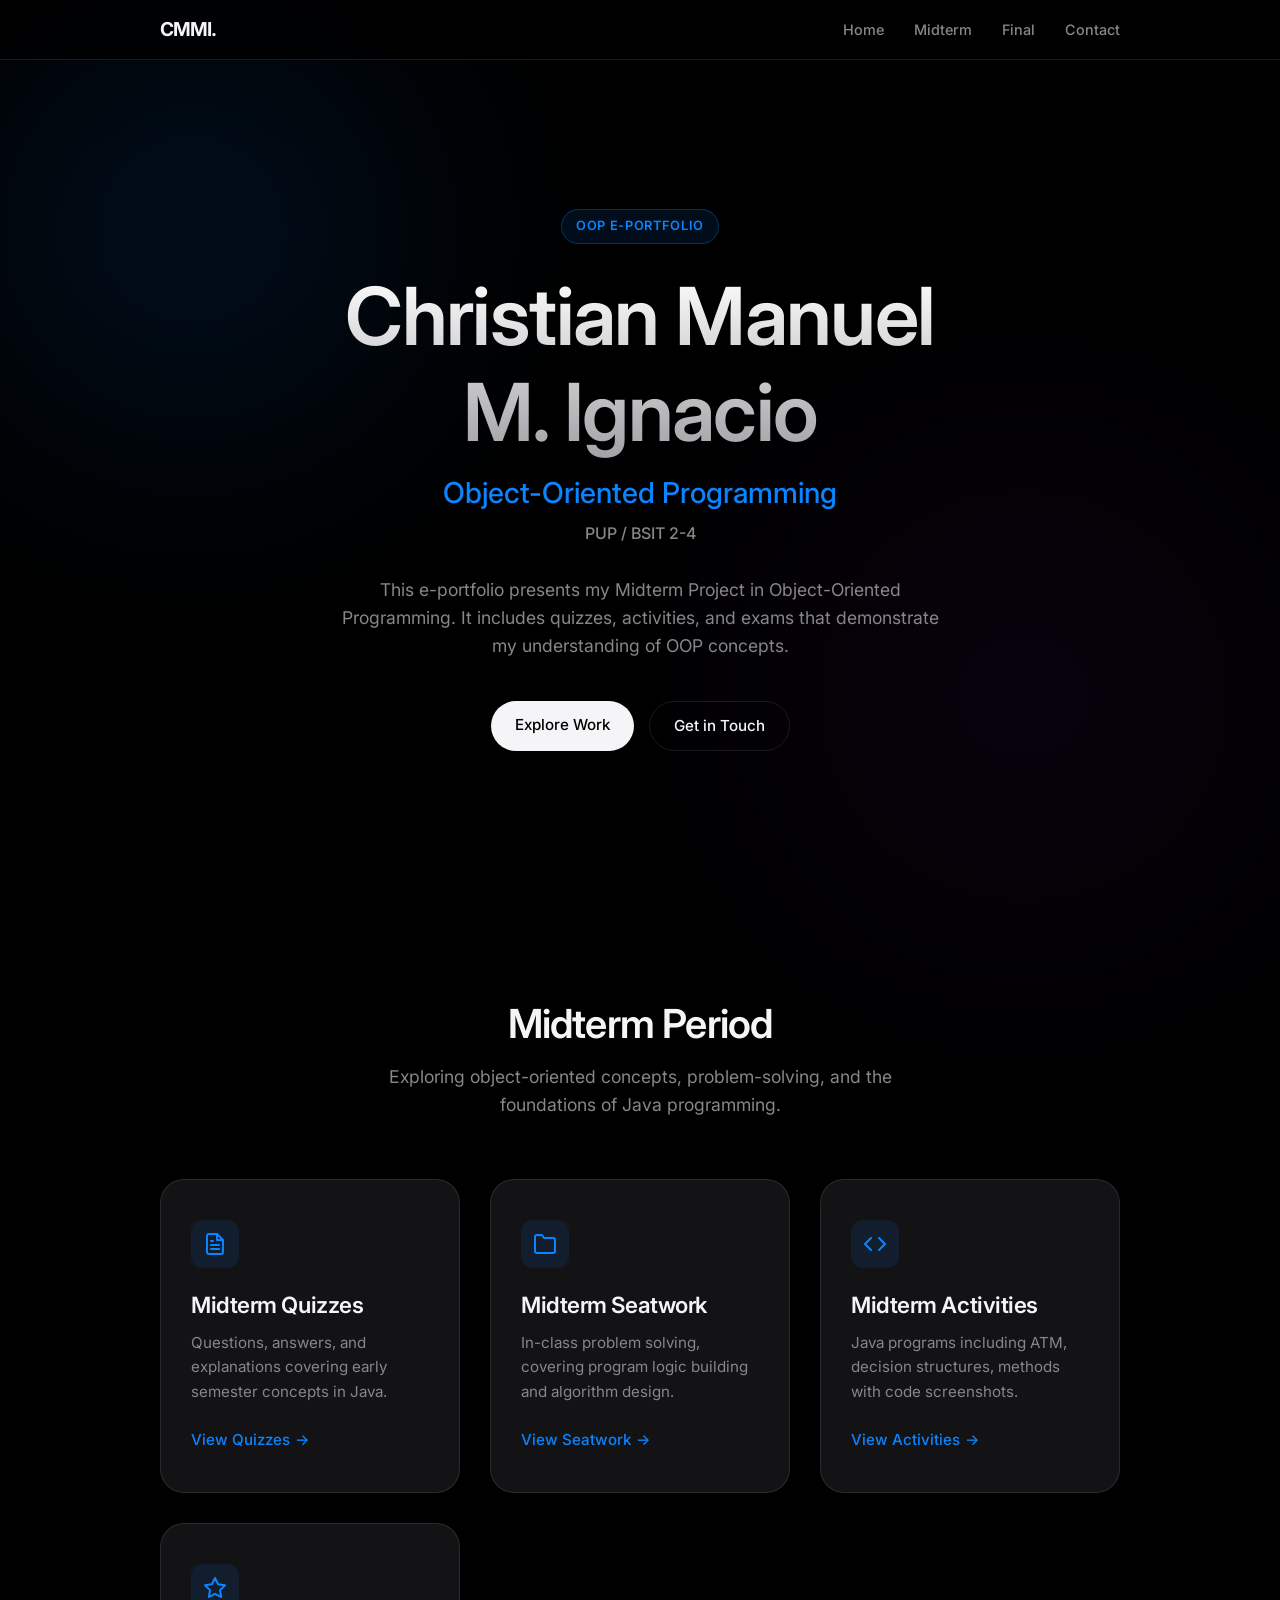
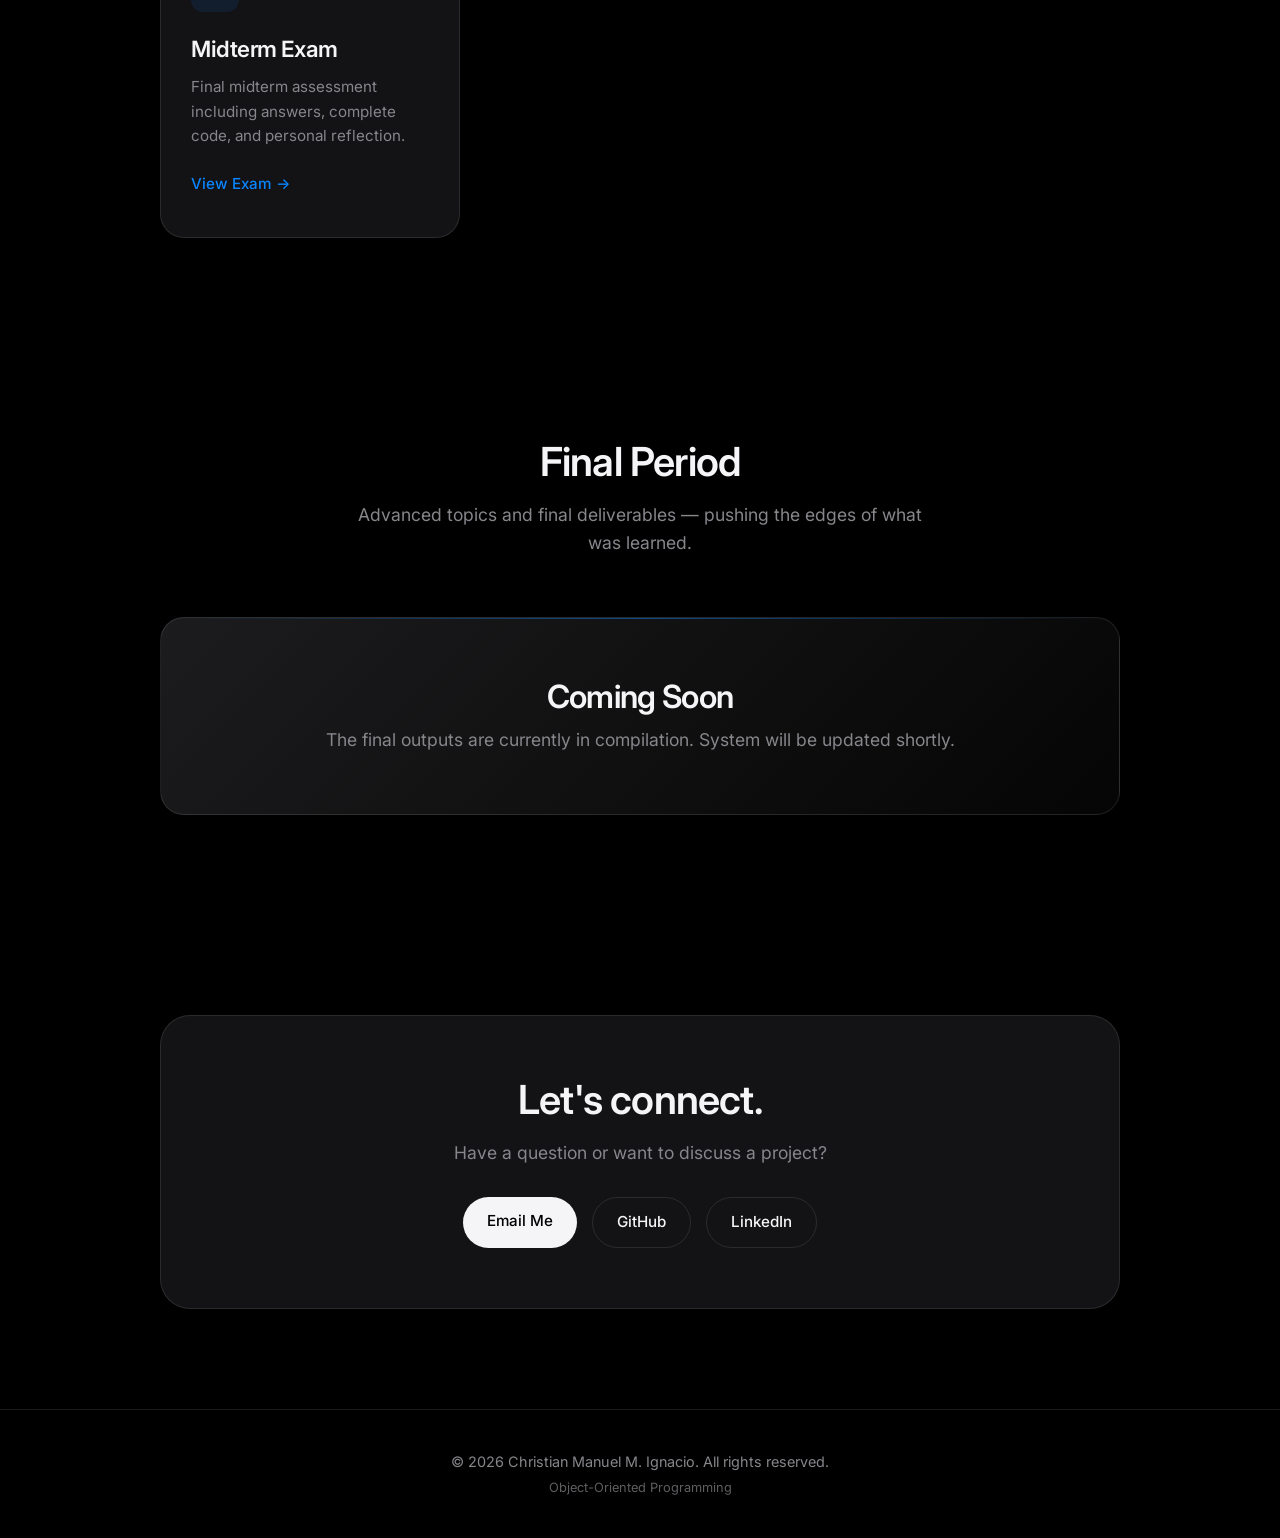
==== project/index.html @ 16800403 "Add OOP E-Portfolio website" ====
<!DOCTYPE html>
<html lang="en">
<head>
    <meta charset="UTF-8">
    <meta name="viewport" content="width=device-width, initial-scale=1.0">
    <title>Christian Ignacio — OOP Portfolio</title>
    <meta name="description" content="Object-Oriented Programming Portfolio of Christian Manuel M. Ignacio.">
    <!-- Google Fonts: Inter -->
    <link rel="preconnect" href="https://fonts.googleapis.com">
    <link rel="preconnect" href="https://fonts.gstatic.com" crossorigin>
    <link href="https://fonts.googleapis.com/css2?family=Inter:wght@300;400;500;600;700&display=swap" rel="stylesheet">
    <!-- Stylesheet -->
    <link rel="stylesheet" href="style.css">
</head>
<body>
    <!-- Background glow effects -->
    <div class="ambient-glow glow-1"></div>
    <div class="ambient-glow glow-2"></div>

    <!-- Navigation -->
    <nav class="navbar" id="navbar">
        <div class="nav-container">
            <a href="#" class="nav-logo">CMMI.</a>
            <ul class="nav-links">
                <li><a href="#home" class="nav-link">Home</a></li>
                <li><a href="#midterm" class="nav-link">Midterm</a></li>
                <li><a href="#final" class="nav-link">Final</a></li>
                <li><a href="#contact" class="nav-link">Contact</a></li>
            </ul>
            <div class="hamburger">
                <span></span>
                <span></span>
                <span></span>
            </div>
        </div>
    </nav>

    <!-- Home / Hero Section -->
    <section id="home" class="hero">
        <div class="container hero-content reveal">
            <div class="hero-badge">OOP E-Portfolio</div>
            <h1 class="hero-title">Christian Manuel<br>M. Ignacio</h1>
            <p class="hero-subtitle">Object-Oriented Programming</p>
            <p class="hero-course">PUP / BSIT 2-4</p>
            
            <p class="hero-description">
                This e-portfolio presents my Midterm Project in Object-Oriented Programming. 
                It includes quizzes, activities, and exams that demonstrate my understanding of OOP concepts.
            </p>
            
            <div class="hero-actions">
                <a href="#midterm" class="btn btn-primary">Explore Work</a>
                <a href="#contact" class="btn btn-secondary">Get in Touch</a>
            </div>
        </div>
    </section>

    <!-- Midterm Section -->
    <section id="midterm" class="section">
        <div class="container">
            <div class="section-header reveal">
                <h2 class="section-title">Midterm Period</h2>
                <p class="section-subtitle">Exploring object-oriented concepts, problem-solving, and the foundations of Java programming.</p>
            </div>

            <div class="grid">
                <!-- Quizzes -->
                <div class="card reveal delay-1">
                    <div class="card-icon">
                        <svg viewBox="0 0 24 24" fill="none" stroke="currentColor" stroke-width="2" stroke-linecap="round" stroke-linejoin="round"><path d="M14 2H6a2 2 0 0 0-2 2v16a2 2 0 0 0 2 2h12a2 2 0 0 0 2-2V8z"></path><polyline points="14 2 14 8 20 8"></polyline><line x1="16" y1="13" x2="8" y2="13"></line><line x1="16" y1="17" x2="8" y2="17"></line><polyline points="10 9 9 9 8 9"></polyline></svg>
                    </div>
                    <h3>Midterm Quizzes</h3>
                    <p>Questions, answers, and explanations covering early semester concepts in Java.</p>
                    <a href="pages/quizzes.html" class="card-link">View Quizzes <span class="arrow">→</span></a>
                </div>

                <!-- Seatwork -->
                <div class="card reveal delay-2">
                    <div class="card-icon">
                        <svg viewBox="0 0 24 24" fill="none" stroke="currentColor" stroke-width="2" stroke-linecap="round" stroke-linejoin="round"><path d="M22 19a2 2 0 0 1-2 2H4a2 2 0 0 1-2-2V5a2 2 0 0 1 2-2h5l2 3h9a2 2 0 0 1 2 2z"></path></svg>
                    </div>
                    <h3>Midterm Seatwork</h3>
                    <p>In-class problem solving, covering program logic building and algorithm design.</p>
                    <a href="pages/seatwork.html" class="card-link">View Seatwork <span class="arrow">→</span></a>
                </div>

                <!-- Activities -->
                <div class="card reveal delay-3">
                    <div class="card-icon">
                        <svg viewBox="0 0 24 24" fill="none" stroke="currentColor" stroke-width="2" stroke-linecap="round" stroke-linejoin="round"><polyline points="16 18 22 12 16 6"></polyline><polyline points="8 6 2 12 8 18"></polyline></svg>
                    </div>
                    <h3>Midterm Activities</h3>
                    <p>Java programs including ATM, decision structures, methods with code screenshots.</p>
                    <a href="pages/activities.html" class="card-link">View Activities <span class="arrow">→</span></a>
                </div>

                <!-- Exam -->
                <div class="card reveal delay-4">
                    <div class="card-icon">
                        <svg viewBox="0 0 24 24" fill="none" stroke="currentColor" stroke-width="2" stroke-linecap="round" stroke-linejoin="round"><polygon points="12 2 15.09 8.26 22 9.27 17 14.14 18.18 21.02 12 17.77 5.82 21.02 7 14.14 2 9.27 8.91 8.26 12 2"></polygon></svg>
                    </div>
                    <h3>Midterm Exam</h3>
                    <p>Final midterm assessment including answers, complete code, and personal reflection.</p>
                    <a href="pages/exam.html" class="card-link">View Exam <span class="arrow">→</span></a>
                </div>
            </div>
        </div>
    </section>

    <!-- Final Section -->
    <section id="final" class="section">
        <div class="container">
            <div class="section-header reveal">
                <h2 class="section-title">Final Period</h2>
                <p class="section-subtitle">Advanced topics and final deliverables — pushing the edges of what was learned.</p>
            </div>
            
            <div class="final-banner reveal delay-1">
                <div class="final-content">
                    <h3>Coming Soon</h3>
                    <p>The final outputs are currently in compilation. System will be updated shortly.</p>
                </div>
            </div>
        </div>
    </section>

    <!-- Contact Section -->
    <section id="contact" class="section">
        <div class="container reveal">
            <div class="contact-card">
                <h2 class="section-title">Let's connect.</h2>
                <p>Have a question or want to discuss a project?</p>
                <div class="contact-links">
                    <a href="mailto:contact@example.com" class="btn btn-primary">Email Me</a>
                    <a href="#" class="btn btn-secondary">GitHub</a>
                    <a href="#" class="btn btn-secondary">LinkedIn</a>
                </div>
            </div>
        </div>
    </section>

    <footer>
        <div class="container">
            <p>&copy; 2026 Christian Manuel M. Ignacio. All rights reserved.</p>
            <p class="footer-course">Object-Oriented Programming</p>
        </div>
    </footer>

    <script src="script.js"></script>
</body>
</html>
---- project/style.css ----
:root {
    --bg-color: #000000;
    --surface-color: #1c1c1e;
    --surface-color-glass: rgba(28, 28, 30, 0.7);
    --text-primary: #f5f5f7;
    --text-secondary: #86868b;
    --accent-blue: #0a84ff;
    --accent-blue-glow: rgba(10, 132, 255, 0.3);
    --accent-blue-hover: #409cff;
    --border-color: rgba(255, 255, 255, 0.1);
    
    --font-family: 'Inter', -apple-system, BlinkMacSystemFont, "Segoe UI", Roboto, Helvetica, Arial, sans-serif;
    
    --nav-height: 60px;
}

* {
    margin: 0;
    padding: 0;
    box-sizing: border-box;
}

html {
    scroll-behavior: smooth;
}

body {
    background-color: var(--bg-color);
    color: var(--text-primary);
    font-family: var(--font-family);
    line-height: 1.6;
    overflow-x: hidden;
    position: relative;
}

/* Ambient Glow Effects */
.ambient-glow {
    position: fixed;
    border-radius: 50%;
    filter: blur(100px);
    z-index: -1;
    opacity: 0.5;
    pointer-events: none;
}

.glow-1 {
    top: -10%;
    left: -10%;
    width: 50vw;
    height: 50vw;
    background: radial-gradient(circle, var(--accent-blue-glow) 0%, transparent 70%);
}

.glow-2 {
    bottom: -20%;
    right: -10%;
    width: 60vw;
    height: 60vw;
    background: radial-gradient(circle, rgba(138, 43, 226, 0.15) 0%, transparent 70%);
}

/* Container */
.container {
    max-width: 1000px;
    margin: 0 auto;
    padding: 0 20px;
}

/* Typography */
h1, h2, h3, h4 {
    font-weight: 600;
    line-height: 1.2;
    letter-spacing: -0.02em;
}

/* Navigation */
.navbar {
    position: fixed;
    top: 0;
    left: 0;
    width: 100%;
    height: var(--nav-height);
    background-color: rgba(0, 0, 0, 0.7);
    backdrop-filter: blur(20px);
    -webkit-backdrop-filter: blur(20px);
    border-bottom: 1px solid var(--border-color);
    z-index: 1000;
    transition: background-color 0.3s ease;
}

.nav-container {
    max-width: 1000px;
    margin: 0 auto;
    padding: 0 20px;
    display: flex;
    justify-content: space-between;
    align-items: center;
    height: 100%;
}

.nav-logo {
    color: var(--text-primary);
    font-weight: 700;
    font-size: 1.2rem;
    text-decoration: none;
    letter-spacing: -0.05em;
}

.nav-links {
    display: flex;
    list-style: none;
    gap: 30px;
}

.nav-link {
    color: var(--text-secondary);
    text-decoration: none;
    font-size: 0.9rem;
    font-weight: 500;
    transition: color 0.2s ease;
}

.nav-link:hover, .nav-link.active {
    color: var(--text-primary);
}

.hamburger {
    display: none;
    cursor: pointer;
    flex-direction: column;
    gap: 5px;
}

.hamburger span {
    width: 20px;
    height: 2px;
    background-color: var(--text-primary);
    transition: 0.3s ease;
}

/* Hero Section */
.hero {
    min-height: 100vh;
    display: flex;
    align-items: center;
    padding-top: var(--nav-height);
    text-align: center;
}

.hero-content {
    max-width: 800px;
}

.hero-badge {
    display: inline-block;
    padding: 6px 14px;
    background-color: rgba(10, 132, 255, 0.1);
    color: var(--accent-blue);
    border: 1px solid rgba(10, 132, 255, 0.3);
    border-radius: 20px;
    font-size: 0.8rem;
    font-weight: 600;
    margin-bottom: 24px;
    letter-spacing: 0.05em;
    text-transform: uppercase;
}

.hero-title {
    font-size: clamp(3rem, 8vw, 5rem);
    background: linear-gradient(180deg, #fff 0%, #a1a1a6 100%);
    -webkit-background-clip: text;
    -webkit-text-fill-color: transparent;
    margin-bottom: 10px;
}

.hero-subtitle {
    font-size: clamp(1.2rem, 3vw, 1.8rem);
    color: var(--accent-blue);
    font-weight: 500;
    margin-bottom: 5px;
}

.hero-course {
    font-size: 1rem;
    color: var(--text-secondary);
    margin-bottom: 30px;
    font-weight: 500;
}

.hero-description {
    font-size: 1.1rem;
    color: var(--text-secondary);
    max-width: 600px;
    margin: 0 auto 40px;
}

.hero-actions {
    display: flex;
    gap: 15px;
    justify-content: center;
}

/* Buttons */
.btn {
    display: inline-block;
    padding: 12px 24px;
    border-radius: 30px;
    text-decoration: none;
    font-weight: 500;
    font-size: 0.95rem;
    transition: all 0.3s ease;
}

.btn-primary {
    background-color: var(--text-primary);
    color: var(--bg-color);
}

.btn-primary:hover {
    background-color: #e0e0e0;
    transform: translateY(-2px);
    box-shadow: 0 5px 15px rgba(255, 255, 255, 0.2);
}

.btn-secondary {
    background-color: transparent;
    color: var(--text-primary);
    border: 1px solid var(--border-color);
}

.btn-secondary:hover {
    background-color: var(--surface-color);
    border-color: var(--text-secondary);
}

/* Sections */
.section {
    padding: 100px 0;
}

.section-header {
    text-align: center;
    margin-bottom: 60px;
}

.section-title {
    font-size: 2.5rem;
    margin-bottom: 15px;
}

.section-subtitle {
    color: var(--text-secondary);
    font-size: 1.1rem;
    max-width: 600px;
    margin: 0 auto;
}

/* Grid & Cards */
.grid {
    display: grid;
    grid-template-columns: repeat(auto-fit, minmax(300px, 1fr));
    gap: 30px;
}

.card {
    background-color: var(--surface-color-glass);
    backdrop-filter: blur(20px);
    -webkit-backdrop-filter: blur(20px);
    border: 1px solid var(--border-color);
    border-radius: 24px;
    padding: 40px 30px;
    transition: all 0.4s ease;
    display: flex;
    flex-direction: column;
    height: 100%;
}

.card:hover {
    transform: translateY(-5px);
    border-color: rgba(10, 132, 255, 0.4);
    box-shadow: 0 10px 30px rgba(0, 0, 0, 0.5), 0 0 20px var(--accent-blue-glow);
}

.card-icon {
    width: 48px;
    height: 48px;
    background-color: rgba(10, 132, 255, 0.1);
    color: var(--accent-blue);
    border-radius: 12px;
    display: flex;
    align-items: center;
    justify-content: center;
    margin-bottom: 24px;
}

.card-icon svg {
    width: 24px;
    height: 24px;
}

.card h3 {
    font-size: 1.4rem;
    margin-bottom: 12px;
}

.card p {
    color: var(--text-secondary);
    font-size: 0.95rem;
    flex-grow: 1;
    margin-bottom: 24px;
}

.card-link {
    color: var(--accent-blue);
    text-decoration: none;
    font-weight: 500;
    font-size: 0.95rem;
    display: flex;
    align-items: center;
    gap: 5px;
}

.card-link .arrow {
    transition: transform 0.3s ease;
}

.card:hover .card-link .arrow {
    transform: translateX(5px);
}

/* Final Banner */
.final-banner {
    background: linear-gradient(135deg, var(--surface-color) 0%, #050505 100%);
    border: 1px solid var(--border-color);
    border-radius: 24px;
    padding: 60px 40px;
    text-align: center;
    position: relative;
    overflow: hidden;
}

.final-banner::before {
    content: '';
    position: absolute;
    top: 0;
    left: 0;
    width: 100%;
    height: 1px;
    background: linear-gradient(90deg, transparent, var(--accent-blue), transparent);
    opacity: 0.5;
}

.final-banner h3 {
    font-size: 2rem;
    margin-bottom: 10px;
    color: var(--text-primary);
}

.final-banner p {
    color: var(--text-secondary);
    font-size: 1.1rem;
}

/* Contact Card */
.contact-card {
    background-color: var(--surface-color-glass);
    backdrop-filter: blur(20px);
    border: 1px solid var(--border-color);
    border-radius: 30px;
    padding: 60px 40px;
    text-align: center;
}

.contact-card p {
    color: var(--text-secondary);
    font-size: 1.1rem;
    margin-bottom: 30px;
}

.contact-links {
    display: flex;
    justify-content: center;
    gap: 15px;
    flex-wrap: wrap;
}

/* Footer */
footer {
    padding: 40px 0;
    text-align: center;
    border-top: 1px solid var(--border-color);
    color: var(--text-secondary);
    font-size: 0.9rem;
}

.footer-course {
    margin-top: 5px;
    font-size: 0.8rem;
    opacity: 0.7;
}

/* Animations */
.reveal {
    opacity: 0;
    transform: translateY(30px);
    transition: all 0.8s cubic-bezier(0.5, 0, 0, 1);
}

.reveal.active {
    opacity: 1;
    transform: translateY(0);
}

.delay-1 { transition-delay: 0.1s; }
.delay-2 { transition-delay: 0.2s; }
.delay-3 { transition-delay: 0.3s; }
.delay-4 { transition-delay: 0.4s; }

/* Responsive */
@media (max-width: 768px) {
    .nav-links {
        position: fixed;
        top: var(--nav-height);
        left: 0;
        width: 100%;
        background-color: rgba(28, 28, 30, 0.95);
        backdrop-filter: blur(20px);
        flex-direction: column;
        gap: 0;
        height: 0;
        overflow: hidden;
        transition: height 0.3s ease;
    }

    .nav-links.active {
        height: calc(100vh - var(--nav-height));
        padding-top: 20px;
        border-top: 1px solid var(--border-color);
    }

    .nav-links li {
        width: 100%;
        text-align: center;
        padding: 20px 0;
    }

    .hamburger {
        display: flex;
    }

    .hero-actions {
        flex-direction: column;
    }
    
    .btn {
        width: 100%;
    }
}
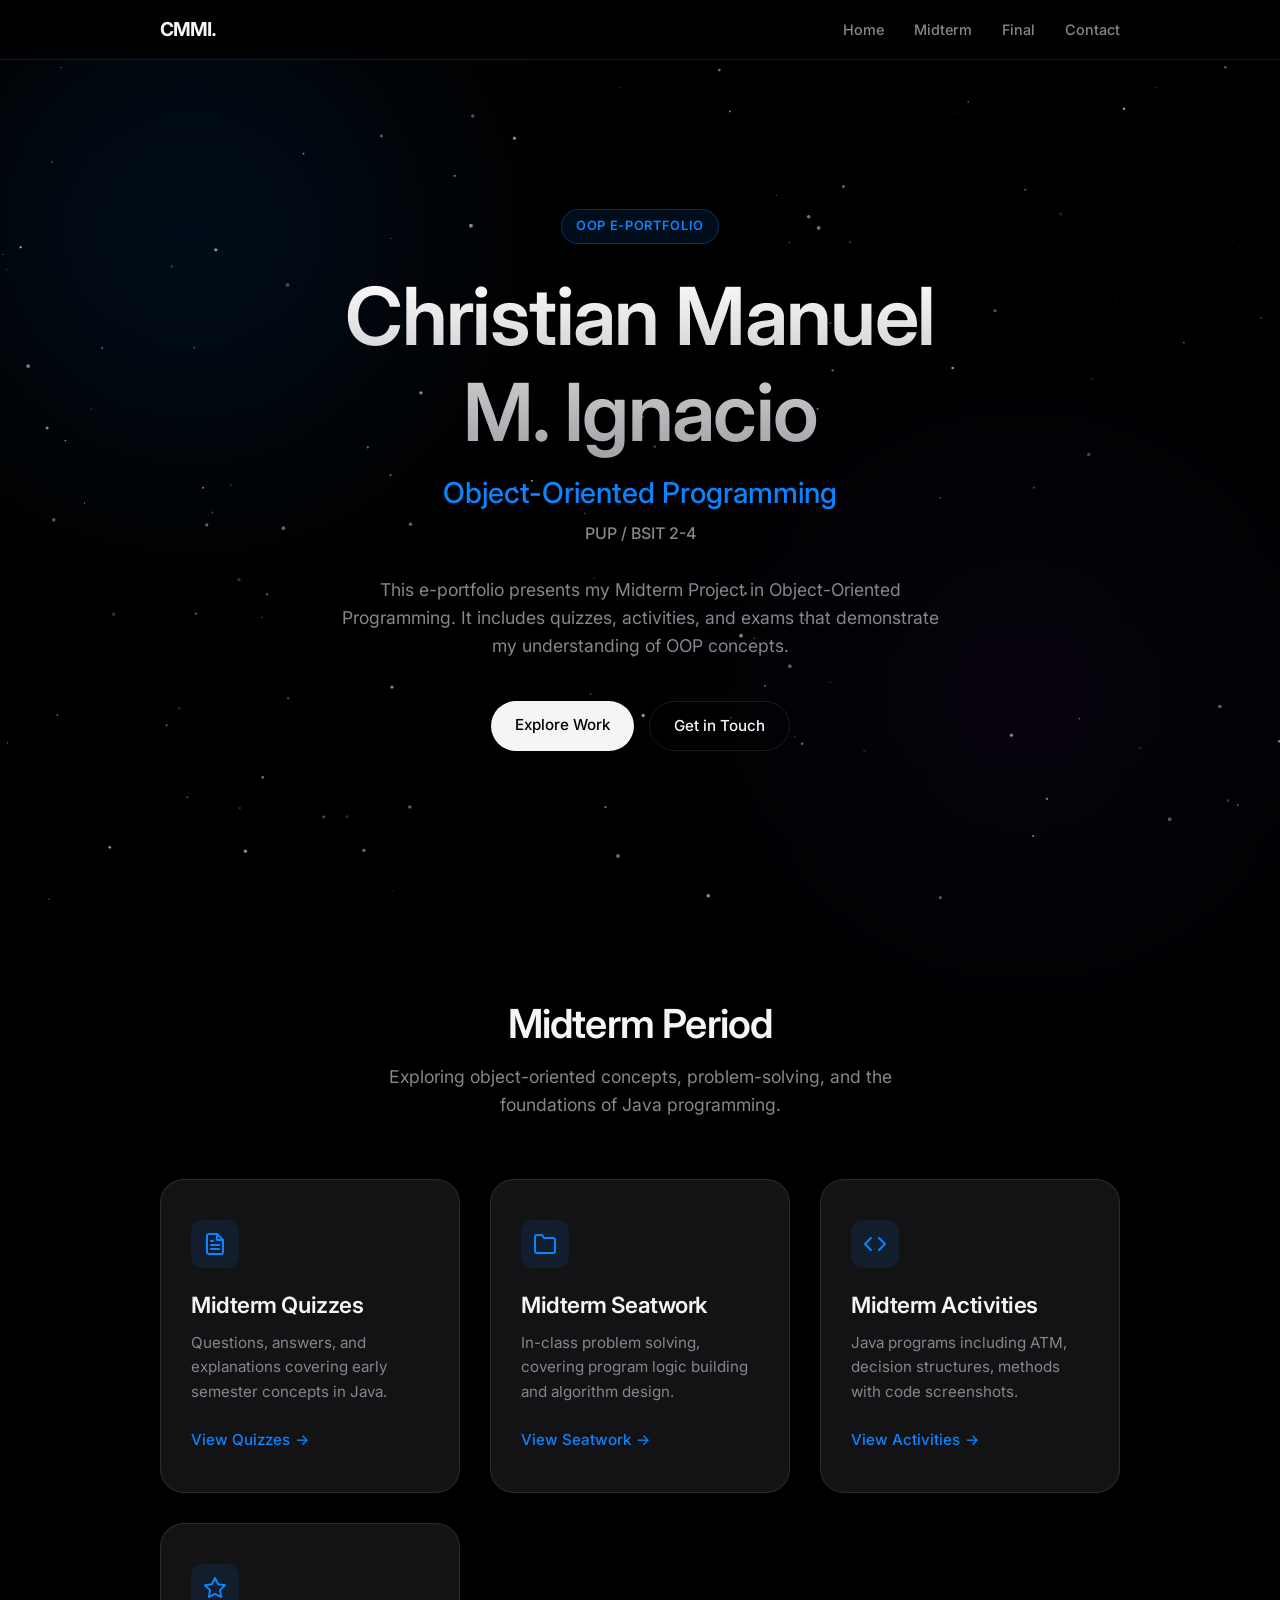
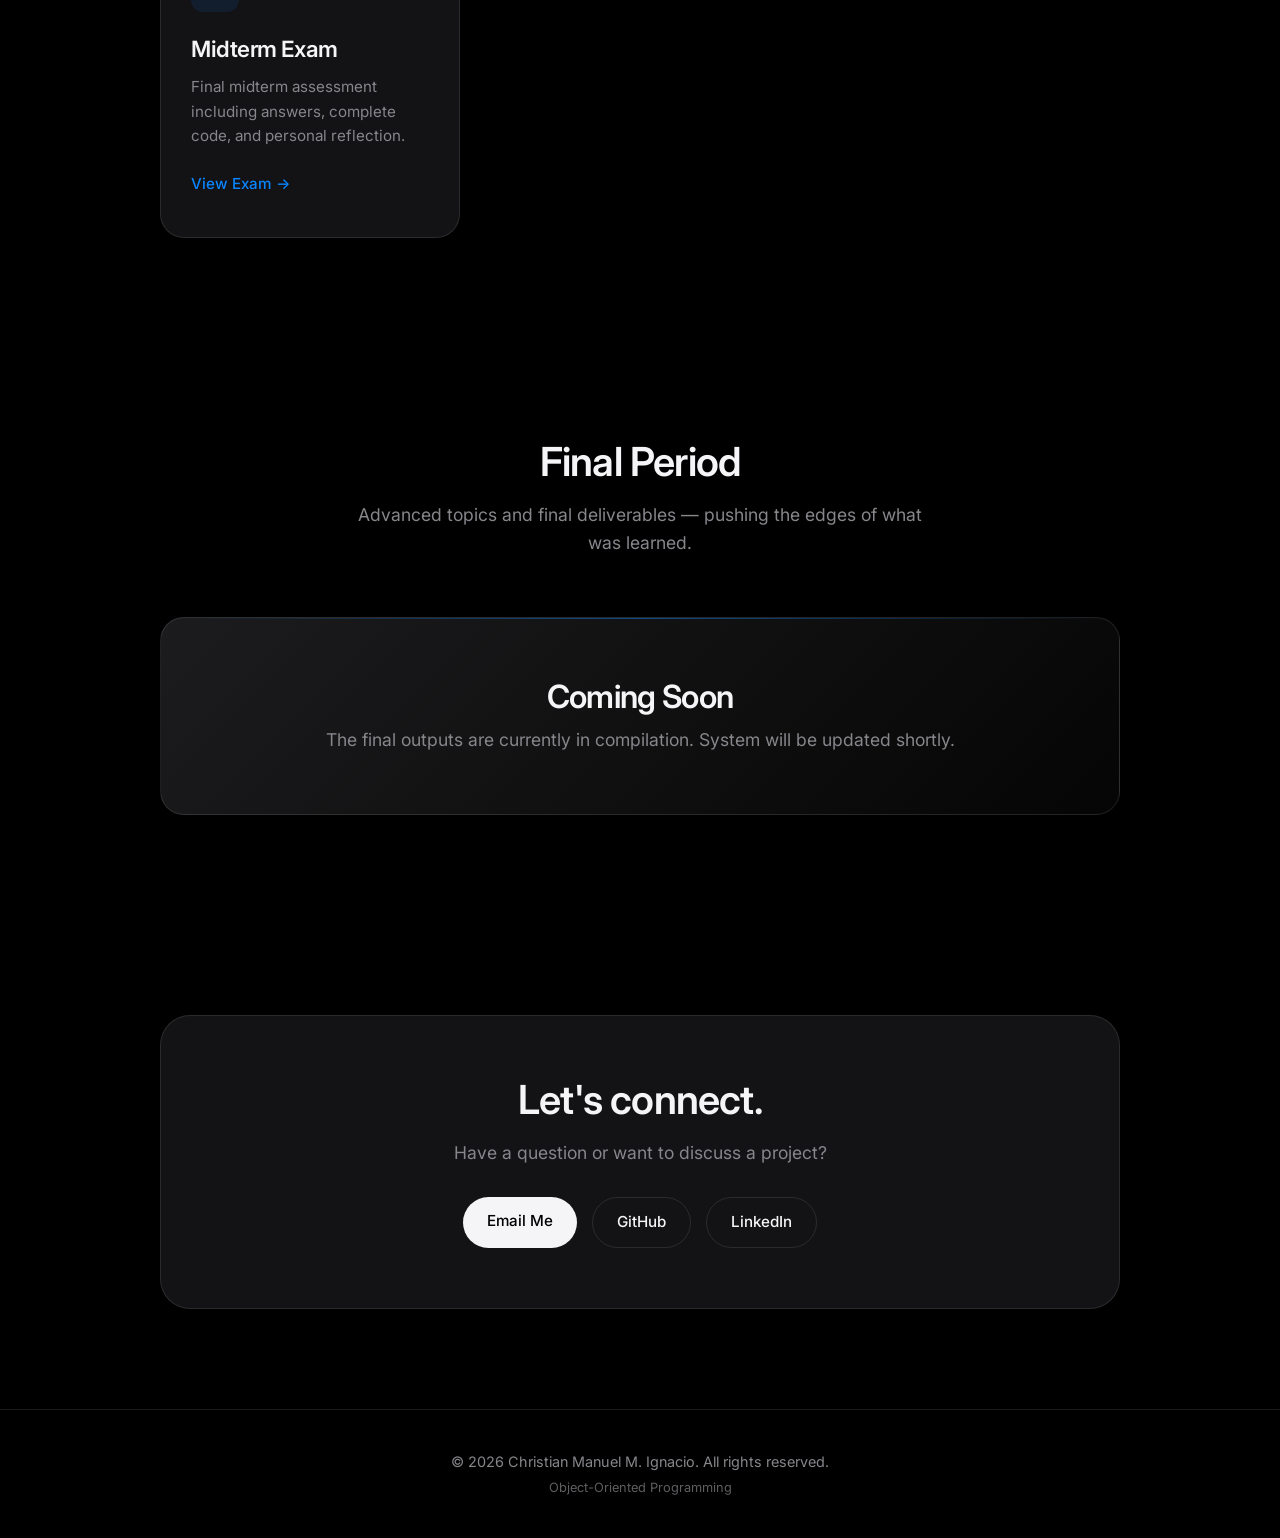
==== commit 6ee74e4c: "Add interactive background stars" ====
--- a/project/index.html
+++ b/project/index.html
@@ -13,6 +13,9 @@
     <link rel="stylesheet" href="style.css">
 </head>
 <body>
+    <!-- Background Canvas for Stars -->
+    <canvas id="bg-canvas"></canvas>
+
     <!-- Background glow effects -->
     <div class="ambient-glow glow-1"></div>
     <div class="ambient-glow glow-2"></div>
--- a/project/style.css
+++ b/project/style.css
@@ -33,6 +33,17 @@
     position: relative;
 }
 
+/* Background Canvas */
+#bg-canvas {
+    position: fixed;
+    top: 0;
+    left: 0;
+    width: 100vw;
+    height: 100vh;
+    z-index: -2;
+    pointer-events: none;
+}
+
 /* Ambient Glow Effects */
 .ambient-glow {
     position: fixed;
@@ -41,6 +52,7 @@
     z-index: -1;
     opacity: 0.5;
     pointer-events: none;
+    animation: floatGlow 20s infinite alternate cubic-bezier(0.4, 0, 0.2, 1);
 }
 
 .glow-1 {
@@ -49,6 +61,7 @@
     width: 50vw;
     height: 50vw;
     background: radial-gradient(circle, var(--accent-blue-glow) 0%, transparent 70%);
+    animation-duration: 12s;
 }
 
 .glow-2 {
@@ -57,6 +70,30 @@
     width: 60vw;
     height: 60vw;
     background: radial-gradient(circle, rgba(138, 43, 226, 0.15) 0%, transparent 70%);
+    animation-duration: 15s;
+    animation-direction: alternate-reverse;
+}
+
+@keyframes floatGlow {
+    0% { transform: translate(0, 0) scale(1); }
+    25% { transform: translate(20vw, 15vh) scale(1.3); }
+    50% { transform: translate(40vw, -10vh) scale(0.9); }
+    75% { transform: translate(15vw, 25vh) scale(1.4); }
+    100% { transform: translate(-10vw, 5vh) scale(1); }
+}
+
+/* Mouse cursor light effect */
+.cursor-light {
+    position: fixed;
+    width: 400px;
+    height: 400px;
+    border-radius: 50%;
+    background: radial-gradient(circle, rgba(10, 132, 255, 0.15) 0%, transparent 50%);
+    pointer-events: none;
+    z-index: 0;
+    transform: translate(-50%, -50%);
+    transition: width 0.3s, height 0.3s;
+    opacity: 0;
 }
 
 /* Container */
@@ -169,6 +206,7 @@
     font-size: clamp(3rem, 8vw, 5rem);
     background: linear-gradient(180deg, #fff 0%, #a1a1a6 100%);
     -webkit-background-clip: text;
+    background-clip: text;
     -webkit-text-fill-color: transparent;
     margin-bottom: 10px;
 }
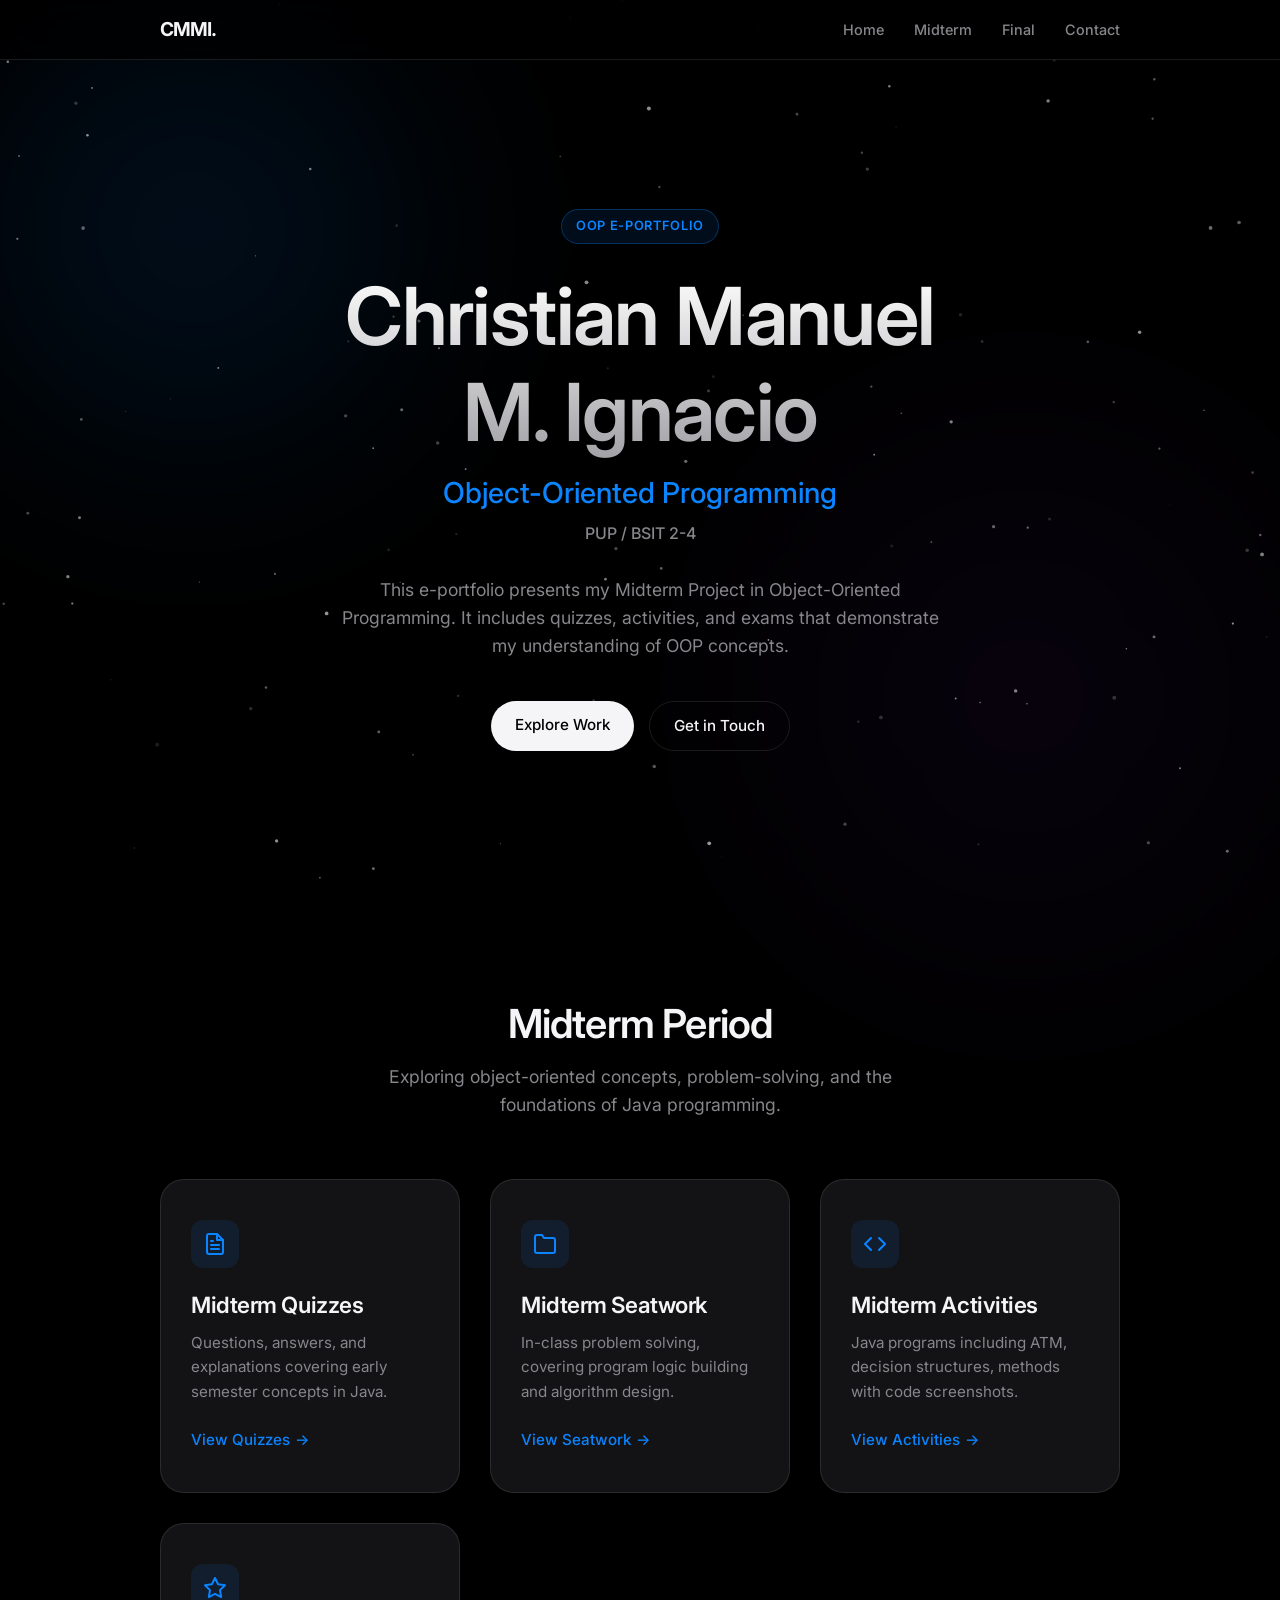
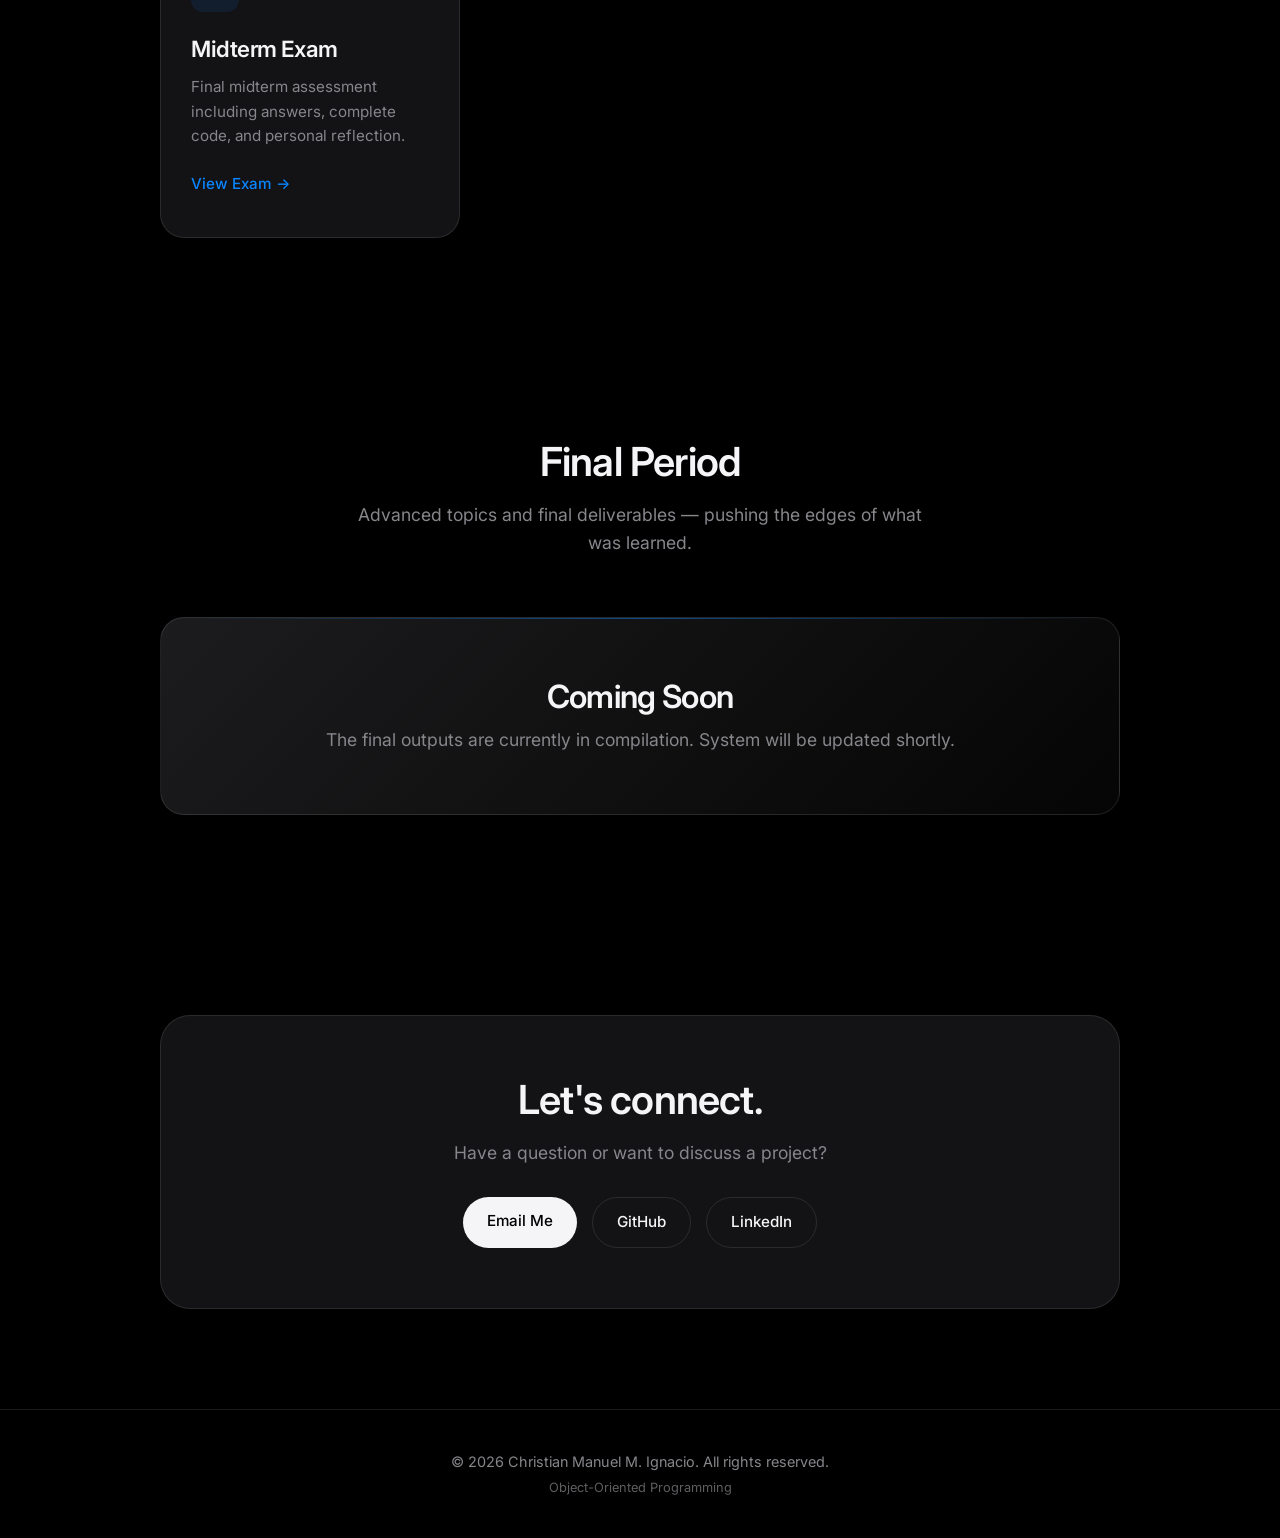
==== commit 602cd762: "Add activities, assignments, and placeholder pages" ====
--- a/project/index.html
+++ b/project/index.html
@@ -1,5 +1,6 @@
 <!DOCTYPE html>
 <html lang="en">
+
 <head>
     <meta charset="UTF-8">
     <meta name="viewport" content="width=device-width, initial-scale=1.0">
@@ -12,6 +13,7 @@
     <!-- Stylesheet -->
     <link rel="stylesheet" href="style.css">
 </head>
+
 <body>
     <!-- Background Canvas for Stars -->
     <canvas id="bg-canvas"></canvas>
@@ -45,12 +47,12 @@
             <h1 class="hero-title">Christian Manuel<br>M. Ignacio</h1>
             <p class="hero-subtitle">Object-Oriented Programming</p>
             <p class="hero-course">PUP / BSIT 2-4</p>
-            
+
             <p class="hero-description">
-                This e-portfolio presents my Midterm Project in Object-Oriented Programming. 
+                This e-portfolio presents my Midterm Project in Object-Oriented Programming.
                 It includes quizzes, activities, and exams that demonstrate my understanding of OOP concepts.
             </p>
-            
+
             <div class="hero-actions">
                 <a href="#midterm" class="btn btn-primary">Explore Work</a>
                 <a href="#contact" class="btn btn-secondary">Get in Touch</a>
@@ -63,14 +65,22 @@
         <div class="container">
             <div class="section-header reveal">
                 <h2 class="section-title">Midterm Period</h2>
-                <p class="section-subtitle">Exploring object-oriented concepts, problem-solving, and the foundations of Java programming.</p>
+                <p class="section-subtitle">Exploring object-oriented concepts, problem-solving, and the foundations of
+                    Java programming.</p>
             </div>
 
             <div class="grid">
                 <!-- Quizzes -->
                 <div class="card reveal delay-1">
                     <div class="card-icon">
-                        <svg viewBox="0 0 24 24" fill="none" stroke="currentColor" stroke-width="2" stroke-linecap="round" stroke-linejoin="round"><path d="M14 2H6a2 2 0 0 0-2 2v16a2 2 0 0 0 2 2h12a2 2 0 0 0 2-2V8z"></path><polyline points="14 2 14 8 20 8"></polyline><line x1="16" y1="13" x2="8" y2="13"></line><line x1="16" y1="17" x2="8" y2="17"></line><polyline points="10 9 9 9 8 9"></polyline></svg>
+                        <svg viewBox="0 0 24 24" fill="none" stroke="currentColor" stroke-width="2"
+                            stroke-linecap="round" stroke-linejoin="round">
+                            <path d="M14 2H6a2 2 0 0 0-2 2v16a2 2 0 0 0 2 2h12a2 2 0 0 0 2-2V8z"></path>
+                            <polyline points="14 2 14 8 20 8"></polyline>
+                            <line x1="16" y1="13" x2="8" y2="13"></line>
+                            <line x1="16" y1="17" x2="8" y2="17"></line>
+                            <polyline points="10 9 9 9 8 9"></polyline>
+                        </svg>
                     </div>
                     <h3>Midterm Quizzes</h3>
                     <p>Questions, answers, and explanations covering early semester concepts in Java.</p>
@@ -80,7 +90,11 @@
                 <!-- Seatwork -->
                 <div class="card reveal delay-2">
                     <div class="card-icon">
-                        <svg viewBox="0 0 24 24" fill="none" stroke="currentColor" stroke-width="2" stroke-linecap="round" stroke-linejoin="round"><path d="M22 19a2 2 0 0 1-2 2H4a2 2 0 0 1-2-2V5a2 2 0 0 1 2-2h5l2 3h9a2 2 0 0 1 2 2z"></path></svg>
+                        <svg viewBox="0 0 24 24" fill="none" stroke="currentColor" stroke-width="2"
+                            stroke-linecap="round" stroke-linejoin="round">
+                            <path d="M22 19a2 2 0 0 1-2 2H4a2 2 0 0 1-2-2V5a2 2 0 0 1 2-2h5l2 3h9a2 2 0 0 1 2 2z">
+                            </path>
+                        </svg>
                     </div>
                     <h3>Midterm Seatwork</h3>
                     <p>In-class problem solving, covering program logic building and algorithm design.</p>
@@ -90,7 +104,11 @@
                 <!-- Activities -->
                 <div class="card reveal delay-3">
                     <div class="card-icon">
-                        <svg viewBox="0 0 24 24" fill="none" stroke="currentColor" stroke-width="2" stroke-linecap="round" stroke-linejoin="round"><polyline points="16 18 22 12 16 6"></polyline><polyline points="8 6 2 12 8 18"></polyline></svg>
+                        <svg viewBox="0 0 24 24" fill="none" stroke="currentColor" stroke-width="2"
+                            stroke-linecap="round" stroke-linejoin="round">
+                            <polyline points="16 18 22 12 16 6"></polyline>
+                            <polyline points="8 6 2 12 8 18"></polyline>
+                        </svg>
                     </div>
                     <h3>Midterm Activities</h3>
                     <p>Java programs including ATM, decision structures, methods with code screenshots.</p>
@@ -100,7 +118,12 @@
                 <!-- Exam -->
                 <div class="card reveal delay-4">
                     <div class="card-icon">
-                        <svg viewBox="0 0 24 24" fill="none" stroke="currentColor" stroke-width="2" stroke-linecap="round" stroke-linejoin="round"><polygon points="12 2 15.09 8.26 22 9.27 17 14.14 18.18 21.02 12 17.77 5.82 21.02 7 14.14 2 9.27 8.91 8.26 12 2"></polygon></svg>
+                        <svg viewBox="0 0 24 24" fill="none" stroke="currentColor" stroke-width="2"
+                            stroke-linecap="round" stroke-linejoin="round">
+                            <polygon
+                                points="12 2 15.09 8.26 22 9.27 17 14.14 18.18 21.02 12 17.77 5.82 21.02 7 14.14 2 9.27 8.91 8.26 12 2">
+                            </polygon>
+                        </svg>
                     </div>
                     <h3>Midterm Exam</h3>
                     <p>Final midterm assessment including answers, complete code, and personal reflection.</p>
@@ -115,9 +138,10 @@
         <div class="container">
             <div class="section-header reveal">
                 <h2 class="section-title">Final Period</h2>
-                <p class="section-subtitle">Advanced topics and final deliverables — pushing the edges of what was learned.</p>
+                <p class="section-subtitle">Advanced topics and final deliverables — pushing the edges of what was
+                    learned.</p>
             </div>
-            
+
             <div class="final-banner reveal delay-1">
                 <div class="final-content">
                     <h3>Coming Soon</h3>
@@ -151,4 +175,5 @@
 
     <script src="script.js"></script>
 </body>
-</html>
+
+</html>
--- a/project/style.css
+++ b/project/style.css
@@ -494,3 +494,85 @@
         width: 100%;
     }
 }
+
+/* Terminal UI */
+.terminal-container {
+    background-color: rgba(10, 10, 12, 0.9);
+    border: 1px solid rgba(255, 255, 255, 0.1);
+    border-radius: 12px;
+    overflow: hidden;
+    margin-top: 30px;
+    box-shadow: 0 10px 30px rgba(0, 0, 0, 0.5);
+    font-family: 'Courier New', Courier, monospace;
+}
+
+.terminal-header {
+    background-color: rgba(40, 40, 45, 0.9);
+    padding: 10px 15px;
+    display: flex;
+    align-items: center;
+    border-bottom: 1px solid rgba(255, 255, 255, 0.05);
+}
+
+.terminal-buttons {
+    display: flex;
+    gap: 8px;
+}
+
+.terminal-buttons span {
+    width: 12px;
+    height: 12px;
+    border-radius: 50%;
+}
+
+.terminal-buttons .close { background-color: #ff5f56; }
+.terminal-buttons .minimize { background-color: #ffbd2e; }
+.terminal-buttons .maximize { background-color: #27c93f; }
+
+.terminal-title {
+    flex-grow: 1;
+    text-align: center;
+    color: #86868b;
+    font-size: 0.85rem;
+    font-family: var(--font-family);
+    margin-left: -44px; /* offset for the buttons to keep it centered */
+}
+
+.terminal-body {
+    padding: 20px;
+    color: #00ff00;
+    min-height: 150px;
+    max-height: 400px;
+    overflow-y: auto;
+    font-size: 0.95rem;
+}
+
+.term-line {
+    margin-bottom: 5px;
+    word-break: break-all;
+}
+
+.terminal-input-line {
+    display: flex;
+    padding: 0 20px 20px;
+    background-color: transparent;
+}
+
+.prompt {
+    color: #0a84ff;
+    margin-right: 10px;
+    white-space: nowrap;
+}
+
+.term-input {
+    background: transparent;
+    border: none;
+    color: #f5f5f7;
+    font-family: inherit;
+    font-size: 0.95rem;
+    flex-grow: 1;
+    outline: none;
+}
+.term-input::placeholder {
+    color: rgba(255, 255, 255, 0.3);
+}
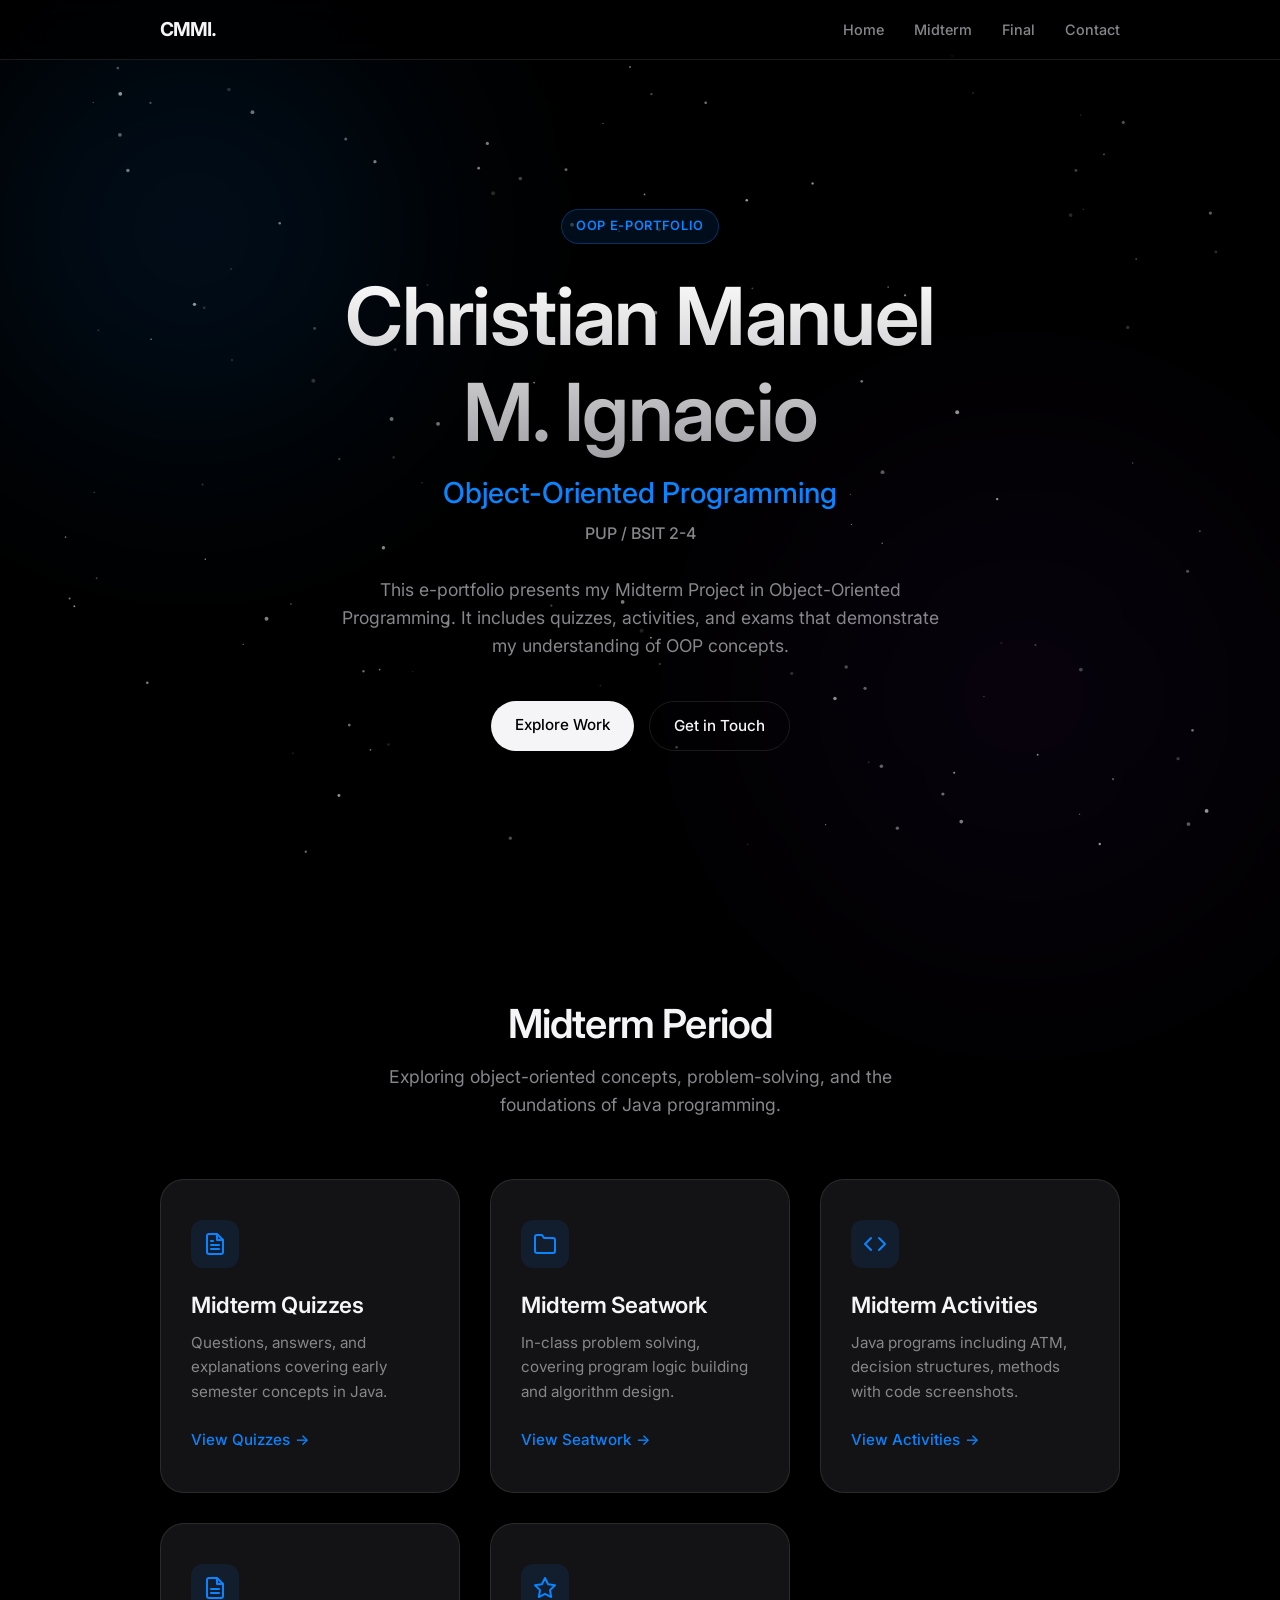
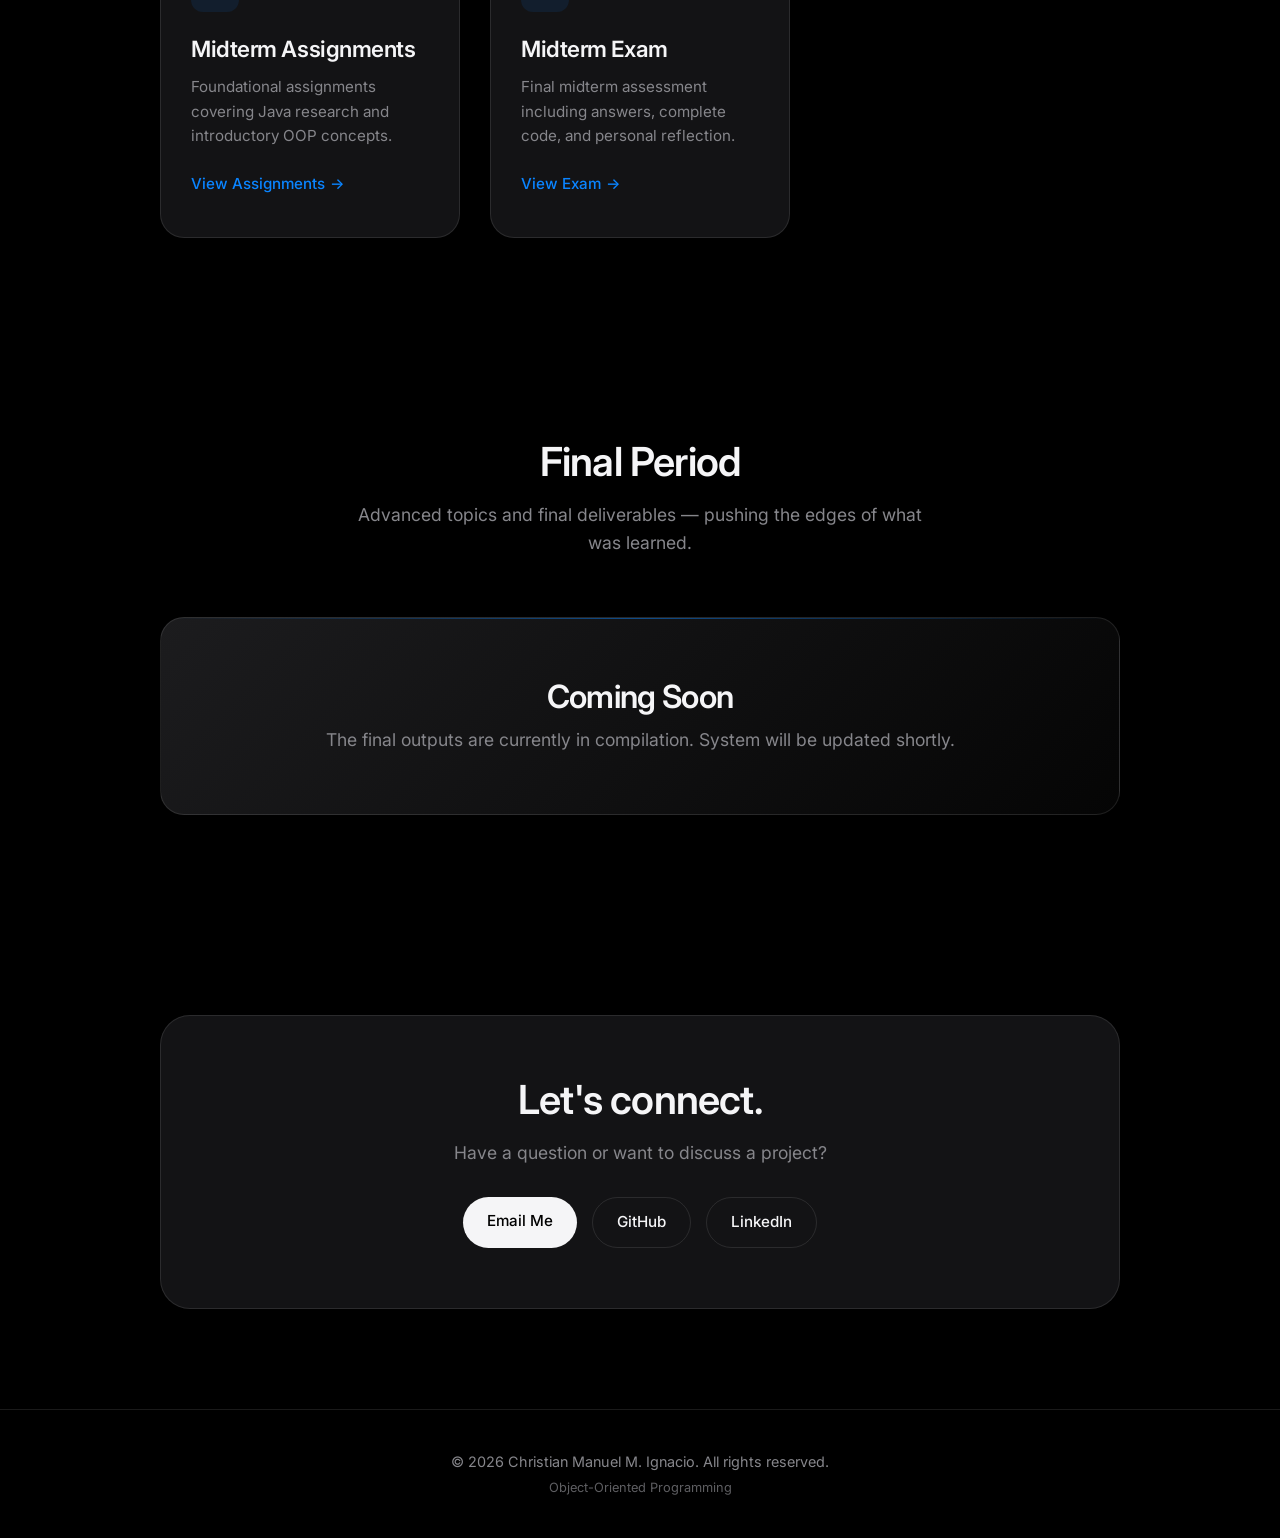
==== commit 131c1743: "Remove Assessment badge from exam, add Assignments card to index" ====
--- a/project/index.html
+++ b/project/index.html
@@ -115,6 +115,22 @@
                     <a href="pages/activities.html" class="card-link">View Activities <span class="arrow">→</span></a>
                 </div>
 
+                <!-- Assignments -->
+                <div class="card reveal delay-4">
+                    <div class="card-icon">
+                        <svg viewBox="0 0 24 24" fill="none" stroke="currentColor" stroke-width="2"
+                            stroke-linecap="round" stroke-linejoin="round">
+                            <path d="M14 2H6a2 2 0 0 0-2 2v16a2 2 0 0 0 2 2h12a2 2 0 0 0 2-2V8z"></path>
+                            <polyline points="14 2 14 8 20 8"></polyline>
+                            <line x1="16" y1="13" x2="8" y2="13"></line>
+                            <line x1="16" y1="17" x2="8" y2="17"></line>
+                        </svg>
+                    </div>
+                    <h3>Midterm Assignments</h3>
+                    <p>Foundational assignments covering Java research and introductory OOP concepts.</p>
+                    <a href="pages/assignments.html" class="card-link">View Assignments <span class="arrow">→</span></a>
+                </div>
+
                 <!-- Exam -->
                 <div class="card reveal delay-4">
                     <div class="card-icon">
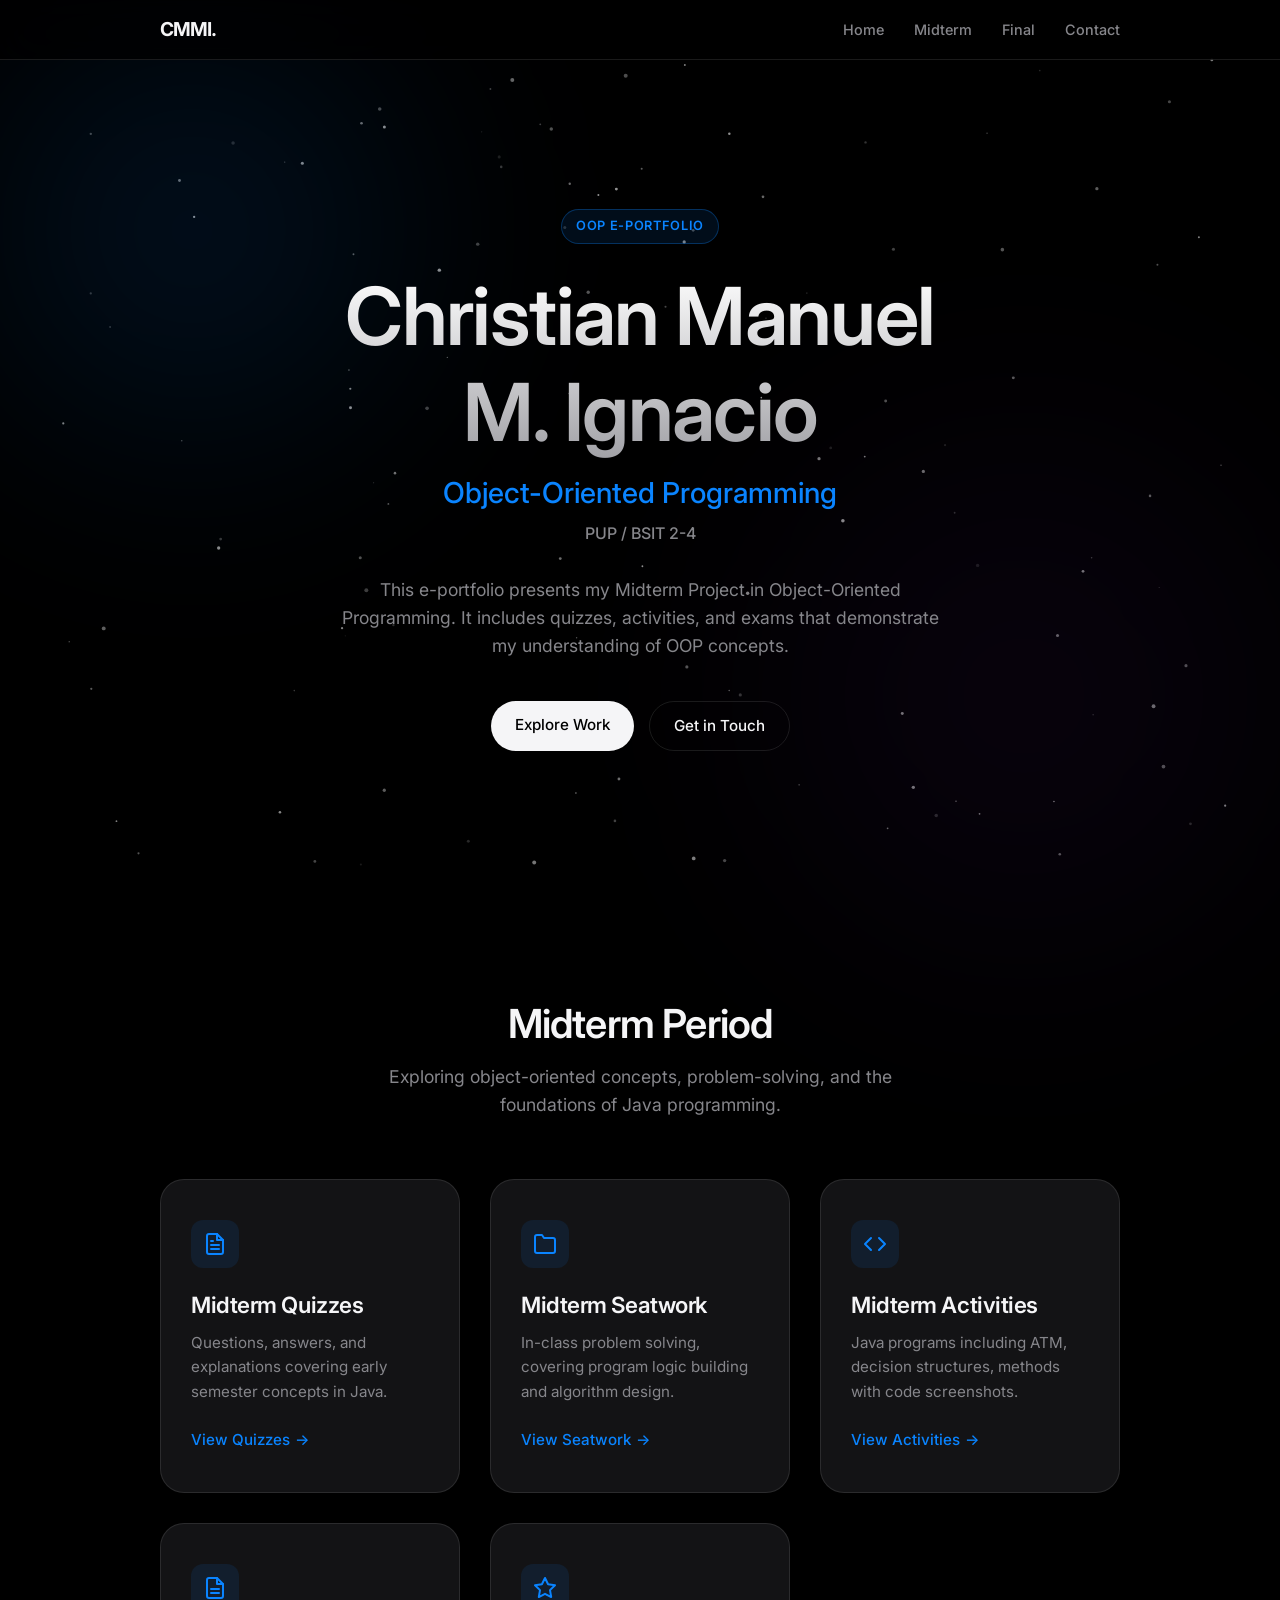
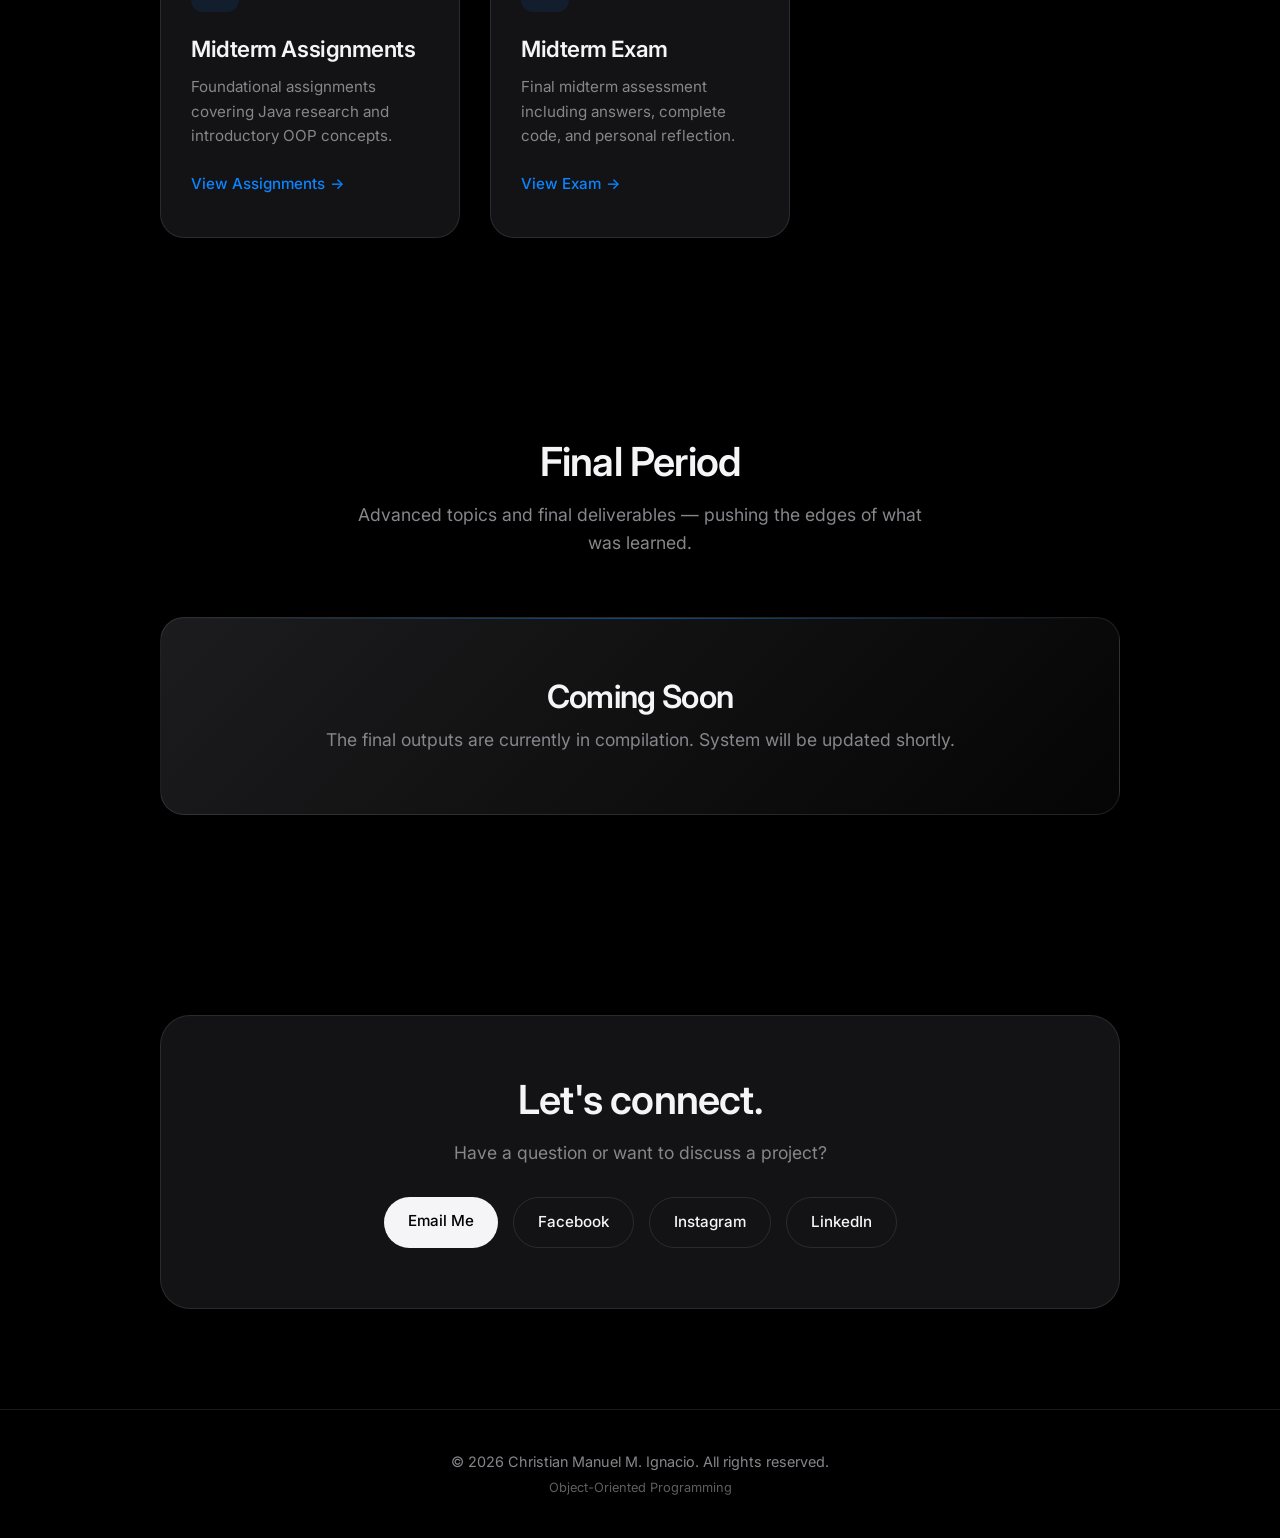
==== commit 00216b3f: "Update contact info and enable warp transition on navbar links" ====
--- a/project/index.html
+++ b/project/index.html
@@ -173,10 +173,11 @@
             <div class="contact-card">
                 <h2 class="section-title">Let's connect.</h2>
                 <p>Have a question or want to discuss a project?</p>
-                <div class="contact-links">
-                    <a href="mailto:contact@example.com" class="btn btn-primary">Email Me</a>
-                    <a href="#" class="btn btn-secondary">GitHub</a>
-                    <a href="#" class="btn btn-secondary">LinkedIn</a>
+                <div class="contact-links" style="display: flex; gap: 15px; justify-content: center; flex-wrap: wrap;">
+                    <a href="mailto:chrisignacio013@gmail.com" class="btn btn-primary">Email Me</a>
+                    <a href="https://www.facebook.com/christian.ignacio013" target="_blank" rel="noopener noreferrer" class="btn btn-secondary">Facebook</a>
+                    <a href="https://www.instagram.com/chrx.nthmm_/" target="_blank" rel="noopener noreferrer" class="btn btn-secondary">Instagram</a>
+                    <a href="https://www.linkedin.com/in/christian-ignacio-032088321" target="_blank" rel="noopener noreferrer" class="btn btn-secondary">LinkedIn</a>
                 </div>
             </div>
         </div>
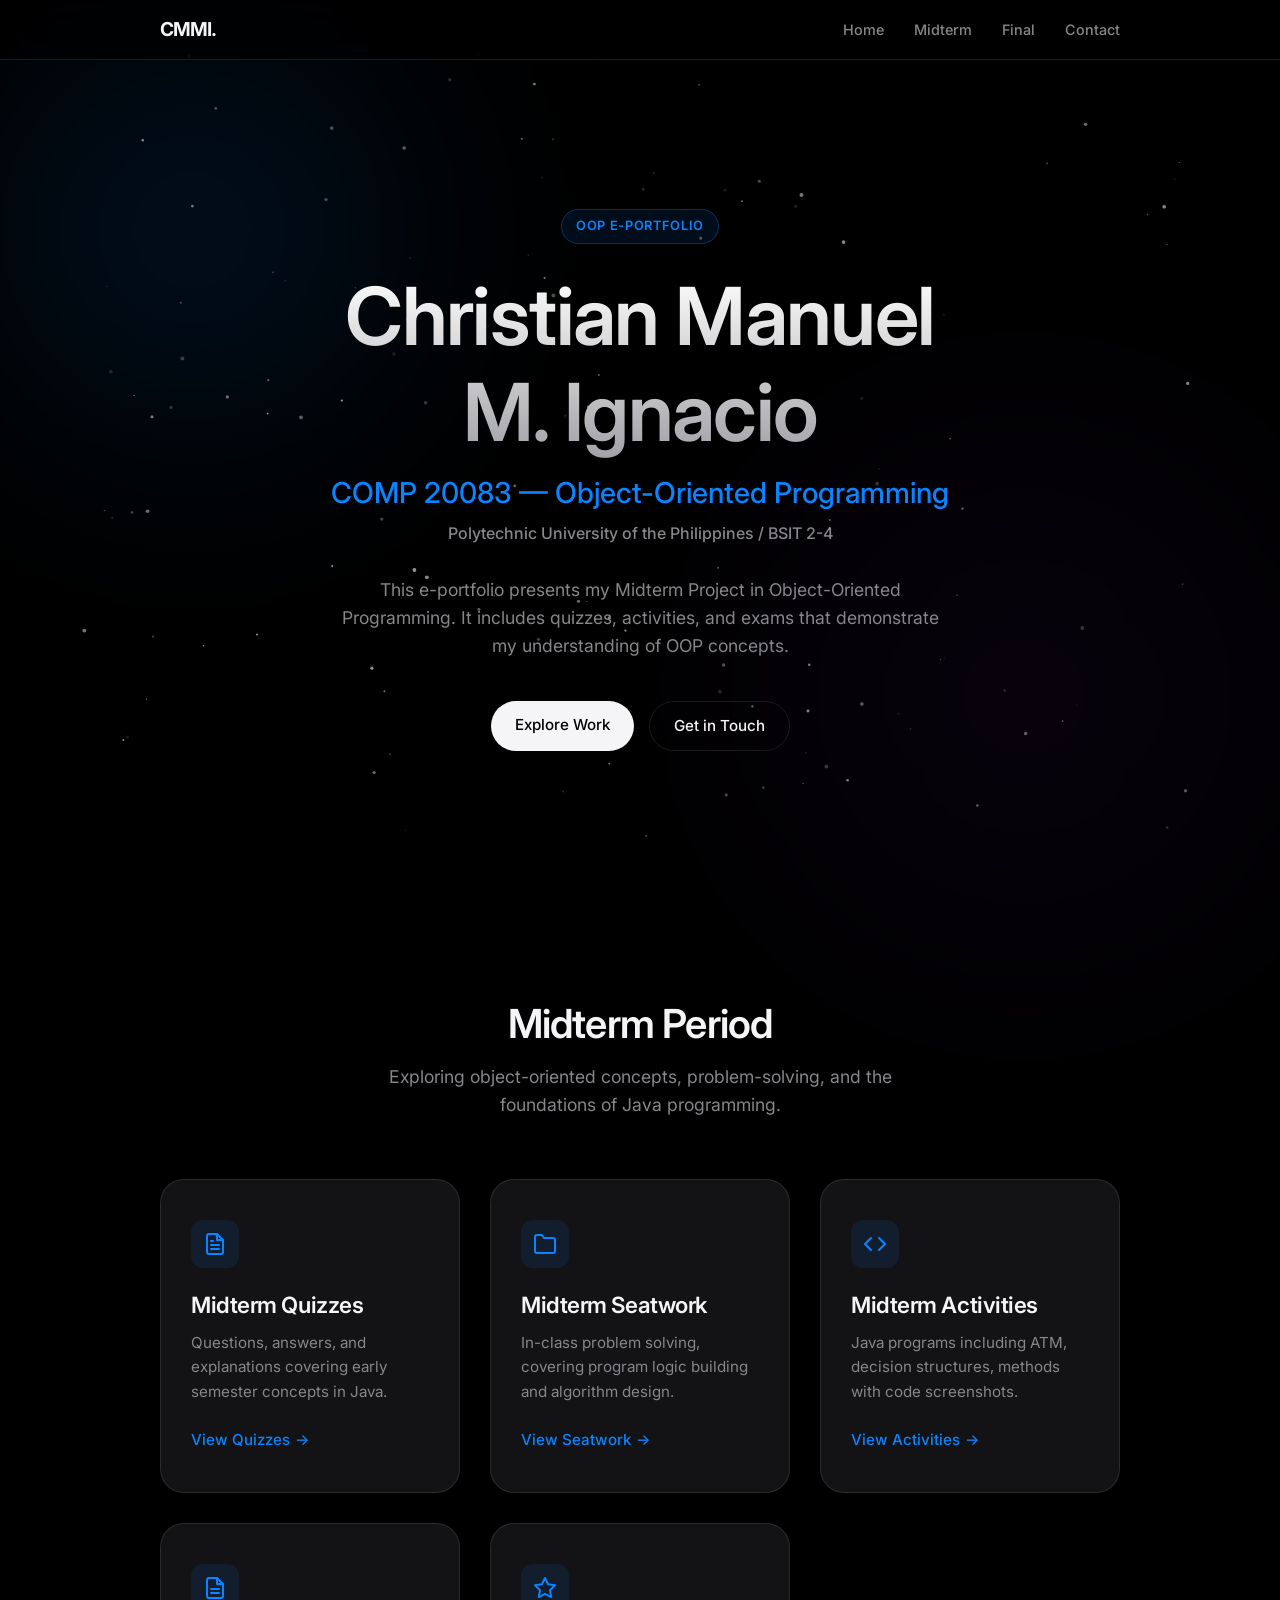
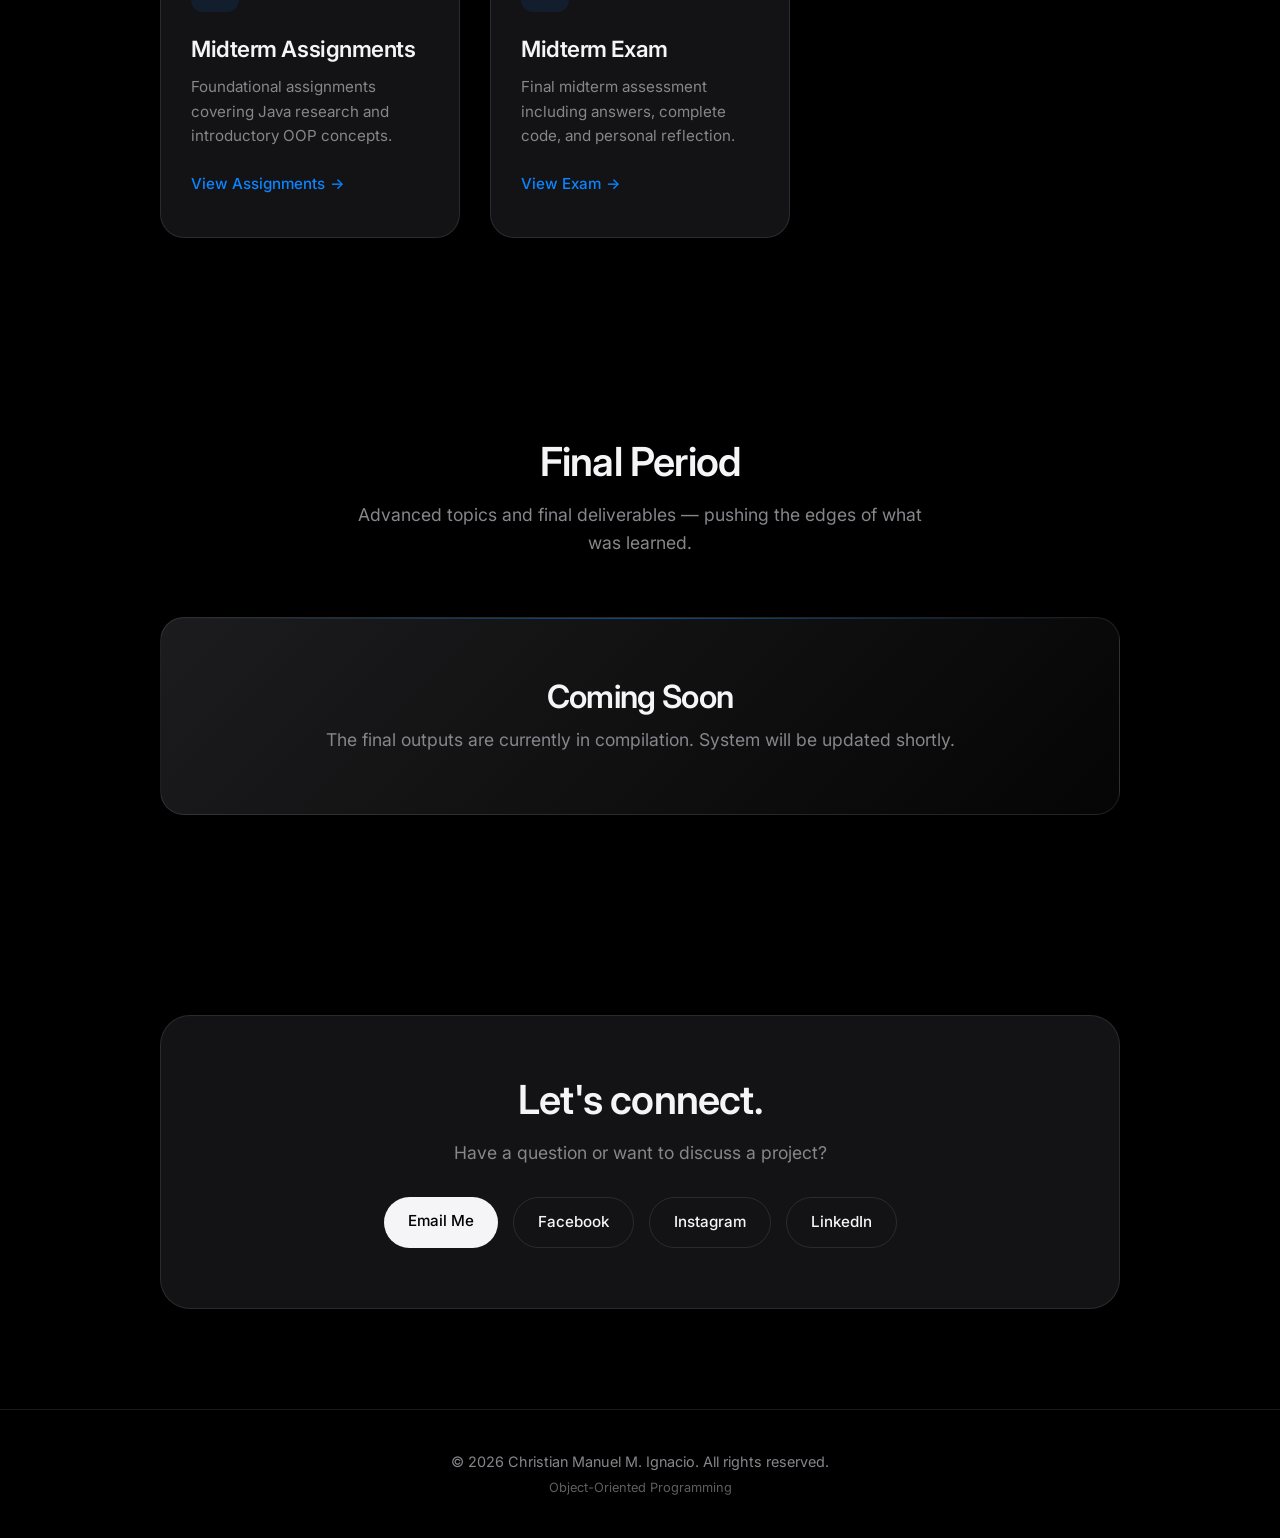
==== commit 40da19bd: "Add output terminals for Activities 2, 3, 5 and lower code block opacity" ====
--- a/project/index.html
+++ b/project/index.html
@@ -45,8 +45,8 @@
         <div class="container hero-content reveal">
             <div class="hero-badge">OOP E-Portfolio</div>
             <h1 class="hero-title">Christian Manuel<br>M. Ignacio</h1>
-            <p class="hero-subtitle">Object-Oriented Programming</p>
-            <p class="hero-course">PUP / BSIT 2-4</p>
+            <p class="hero-subtitle">COMP 20083 — Object-Oriented Programming</p>
+            <p class="hero-course">Polytechnic University of the Philippines / BSIT 2-4</p>
 
             <p class="hero-description">
                 This e-portfolio presents my Midterm Project in Object-Oriented Programming.
@@ -175,9 +175,12 @@
                 <p>Have a question or want to discuss a project?</p>
                 <div class="contact-links" style="display: flex; gap: 15px; justify-content: center; flex-wrap: wrap;">
                     <a href="mailto:chrisignacio013@gmail.com" class="btn btn-primary">Email Me</a>
-                    <a href="https://www.facebook.com/christian.ignacio013" target="_blank" rel="noopener noreferrer" class="btn btn-secondary">Facebook</a>
-                    <a href="https://www.instagram.com/chrx.nthmm_/" target="_blank" rel="noopener noreferrer" class="btn btn-secondary">Instagram</a>
-                    <a href="https://www.linkedin.com/in/christian-ignacio-032088321" target="_blank" rel="noopener noreferrer" class="btn btn-secondary">LinkedIn</a>
+                    <a href="https://www.facebook.com/christian.ignacio013" target="_blank" rel="noopener noreferrer"
+                        class="btn btn-secondary">Facebook</a>
+                    <a href="https://www.instagram.com/chrx.nthmm_/" target="_blank" rel="noopener noreferrer"
+                        class="btn btn-secondary">Instagram</a>
+                    <a href="https://www.linkedin.com/in/christian-ignacio-032088321" target="_blank"
+                        rel="noopener noreferrer" class="btn btn-secondary">LinkedIn</a>
                 </div>
             </div>
         </div>
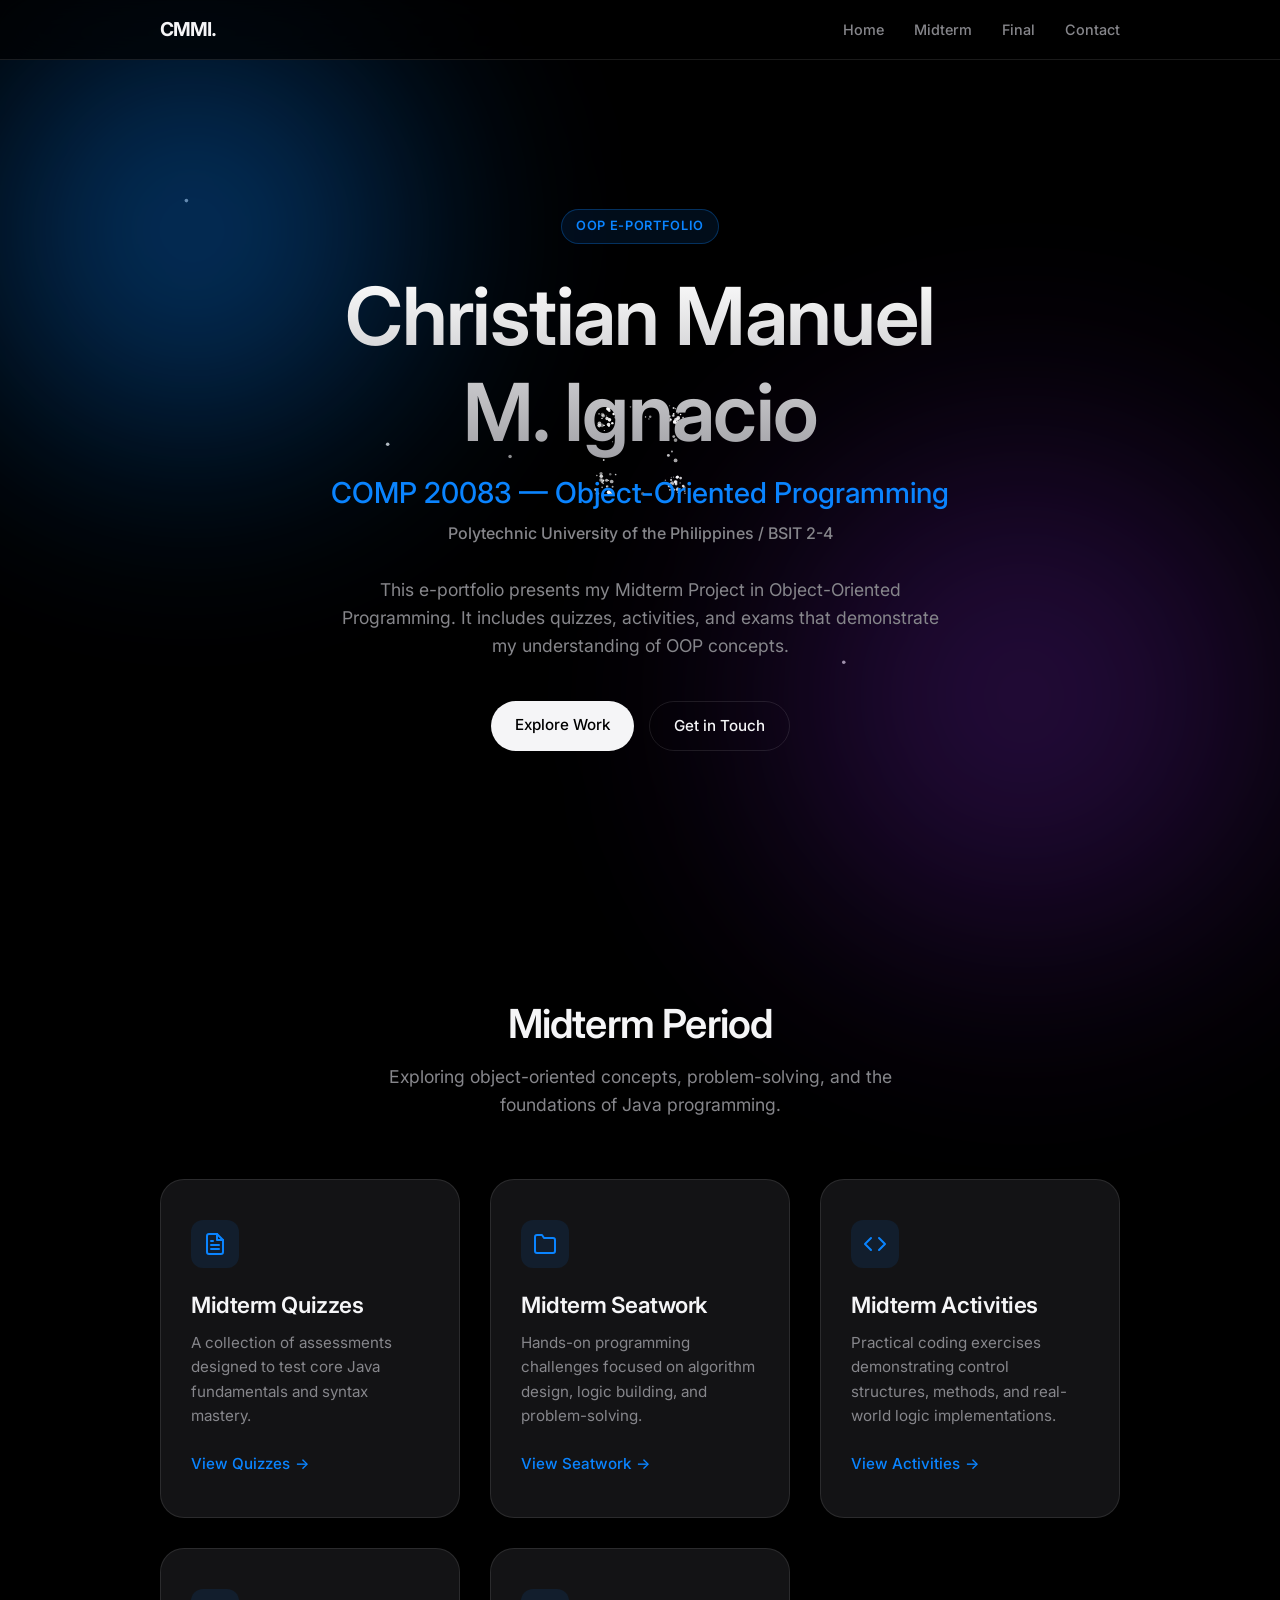
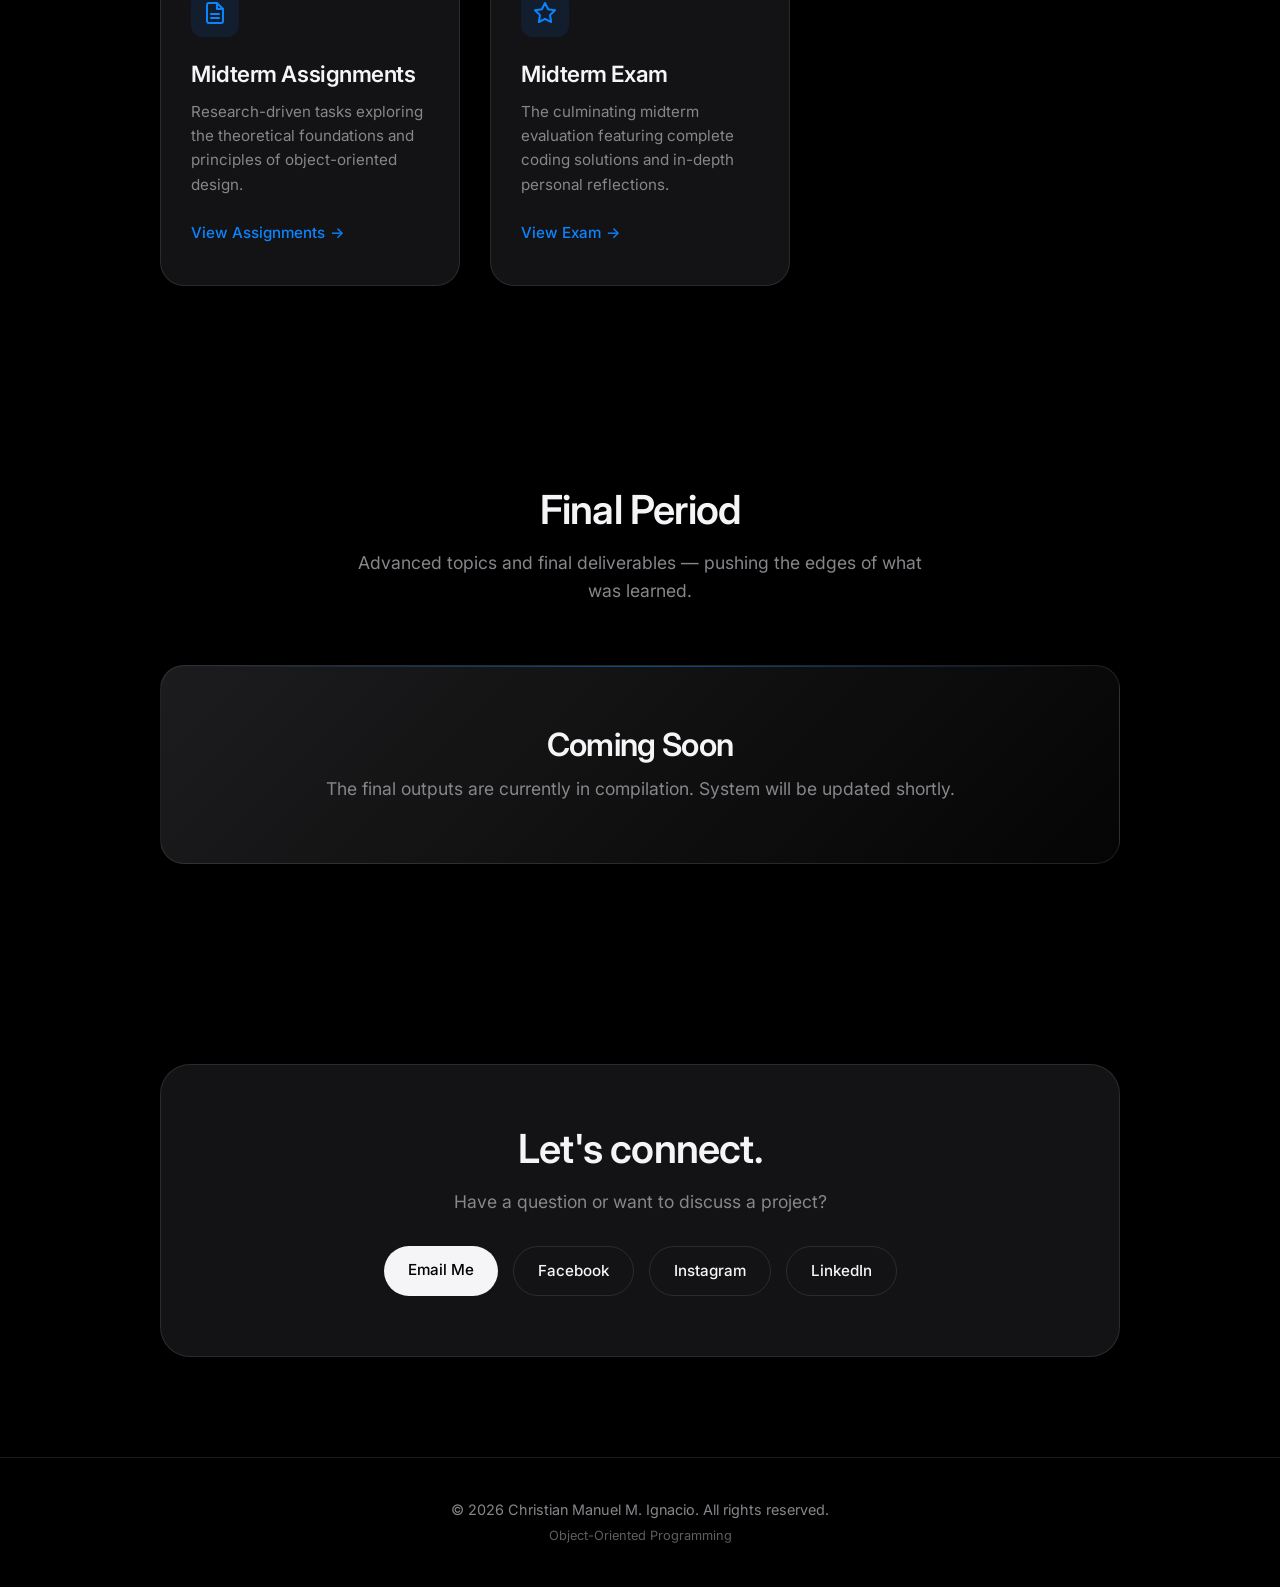
==== commit 4c141375: "Update background effects and rephrase portfolio descriptions" ====
--- a/project/index.html
+++ b/project/index.html
@@ -83,7 +83,7 @@
                         </svg>
                     </div>
                     <h3>Midterm Quizzes</h3>
-                    <p>Questions, answers, and explanations covering early semester concepts in Java.</p>
+                    <p>A collection of assessments designed to test core Java fundamentals and syntax mastery.</p>
                     <a href="pages/quizzes.html" class="card-link">View Quizzes <span class="arrow">→</span></a>
                 </div>
 
@@ -97,7 +97,8 @@
                         </svg>
                     </div>
                     <h3>Midterm Seatwork</h3>
-                    <p>In-class problem solving, covering program logic building and algorithm design.</p>
+                    <p>Hands-on programming challenges focused on algorithm design, logic building, and problem-solving.
+                    </p>
                     <a href="pages/seatwork.html" class="card-link">View Seatwork <span class="arrow">→</span></a>
                 </div>
 
@@ -111,7 +112,8 @@
                         </svg>
                     </div>
                     <h3>Midterm Activities</h3>
-                    <p>Java programs including ATM, decision structures, methods with code screenshots.</p>
+                    <p>Practical coding exercises demonstrating control structures, methods, and real-world logic
+                        implementations.</p>
                     <a href="pages/activities.html" class="card-link">View Activities <span class="arrow">→</span></a>
                 </div>
 
@@ -127,7 +129,8 @@
                         </svg>
                     </div>
                     <h3>Midterm Assignments</h3>
-                    <p>Foundational assignments covering Java research and introductory OOP concepts.</p>
+                    <p>Research-driven tasks exploring the theoretical foundations and principles of object-oriented
+                        design.</p>
                     <a href="pages/assignments.html" class="card-link">View Assignments <span class="arrow">→</span></a>
                 </div>
 
@@ -142,7 +145,8 @@
                         </svg>
                     </div>
                     <h3>Midterm Exam</h3>
-                    <p>Final midterm assessment including answers, complete code, and personal reflection.</p>
+                    <p>The culminating midterm evaluation featuring complete coding solutions and in-depth personal
+                        reflections.</p>
                     <a href="pages/exam.html" class="card-link">View Exam <span class="arrow">→</span></a>
                 </div>
             </div>
--- a/project/style.css
+++ b/project/style.css
@@ -5,7 +5,7 @@
     --text-primary: #f5f5f7;
     --text-secondary: #86868b;
     --accent-blue: #0a84ff;
-    --accent-blue-glow: rgba(10, 132, 255, 0.3);
+    --accent-blue-glow: rgba(10, 132, 255, 0.6);
     --accent-blue-hover: #409cff;
     --border-color: rgba(255, 255, 255, 0.1);
     
@@ -50,7 +50,7 @@
     border-radius: 50%;
     filter: blur(100px);
     z-index: -1;
-    opacity: 0.5;
+    opacity: 0.85;
     pointer-events: none;
     animation: floatGlow 20s infinite alternate cubic-bezier(0.4, 0, 0.2, 1);
 }
@@ -69,7 +69,7 @@
     right: -10%;
     width: 60vw;
     height: 60vw;
-    background: radial-gradient(circle, rgba(138, 43, 226, 0.15) 0%, transparent 70%);
+    background: radial-gradient(circle, rgba(138, 43, 226, 0.4) 0%, transparent 70%);
     animation-duration: 15s;
     animation-direction: alternate-reverse;
 }
@@ -209,6 +209,12 @@
     background-clip: text;
     -webkit-text-fill-color: transparent;
     margin-bottom: 10px;
+    transition: filter 0.4s ease, transform 0.4s ease;
+}
+
+.hero-title:hover {
+    filter: drop-shadow(0 0 25px rgba(255, 255, 255, 0.4));
+    transform: scale(1.02);
 }
 
 .hero-subtitle {
@@ -216,6 +222,12 @@
     color: var(--accent-blue);
     font-weight: 500;
     margin-bottom: 5px;
+    transition: filter 0.4s ease, transform 0.4s ease;
+}
+
+.hero-subtitle:hover {
+    filter: drop-shadow(0 0 20px rgba(10, 132, 255, 0.6));
+    transform: scale(1.01);
 }
 
 .hero-course {
